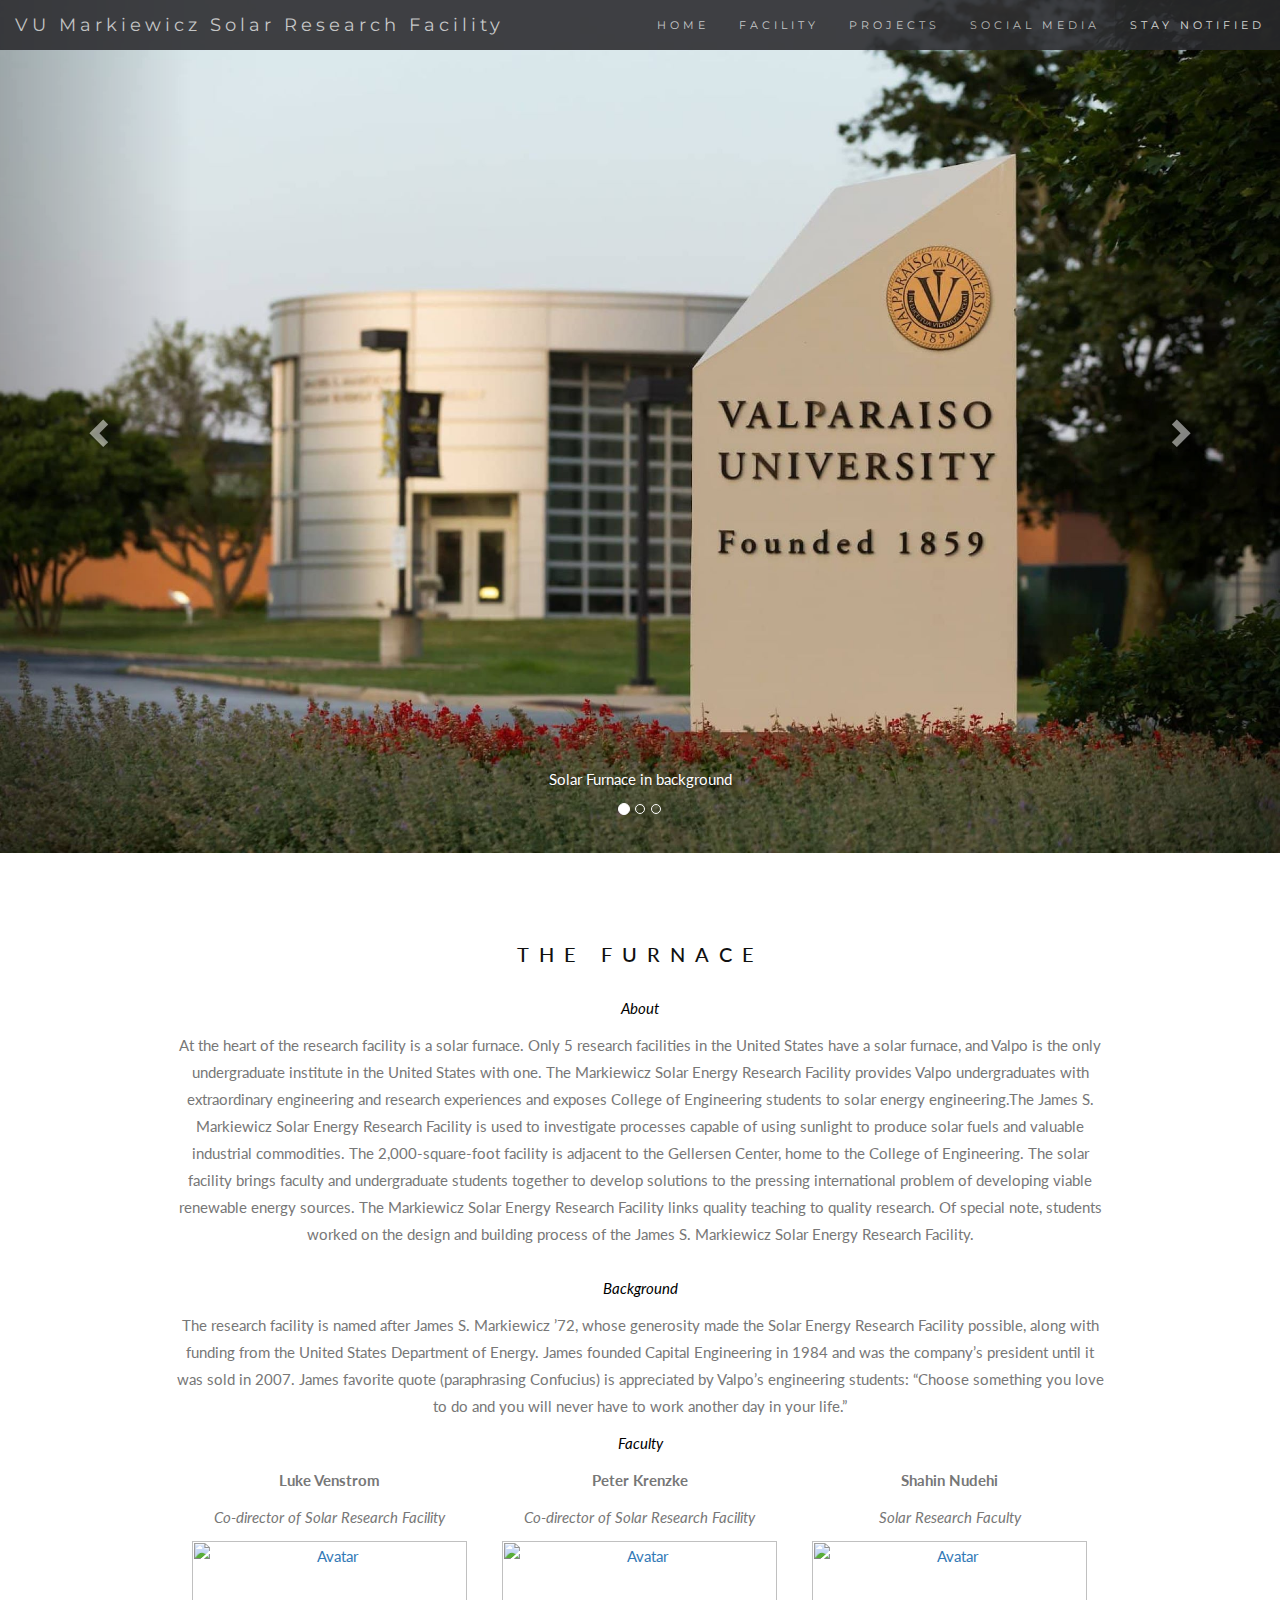
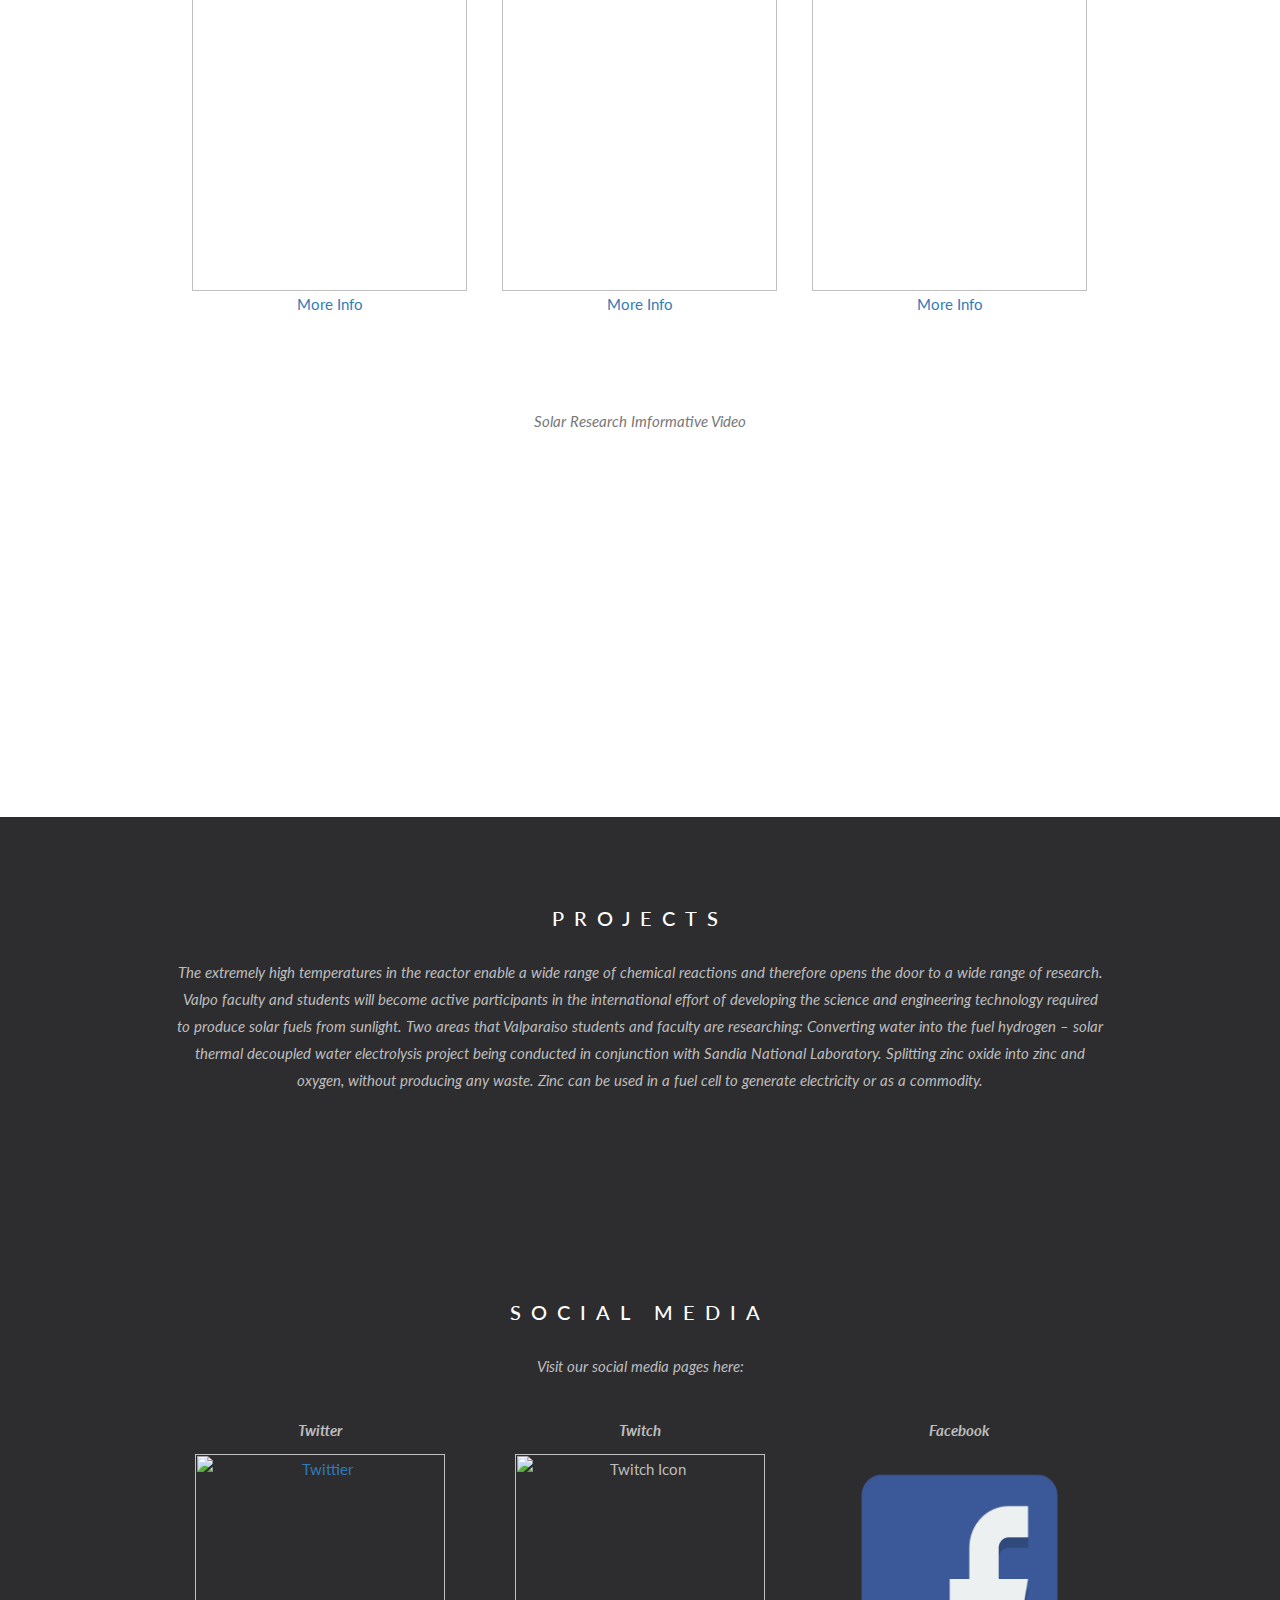
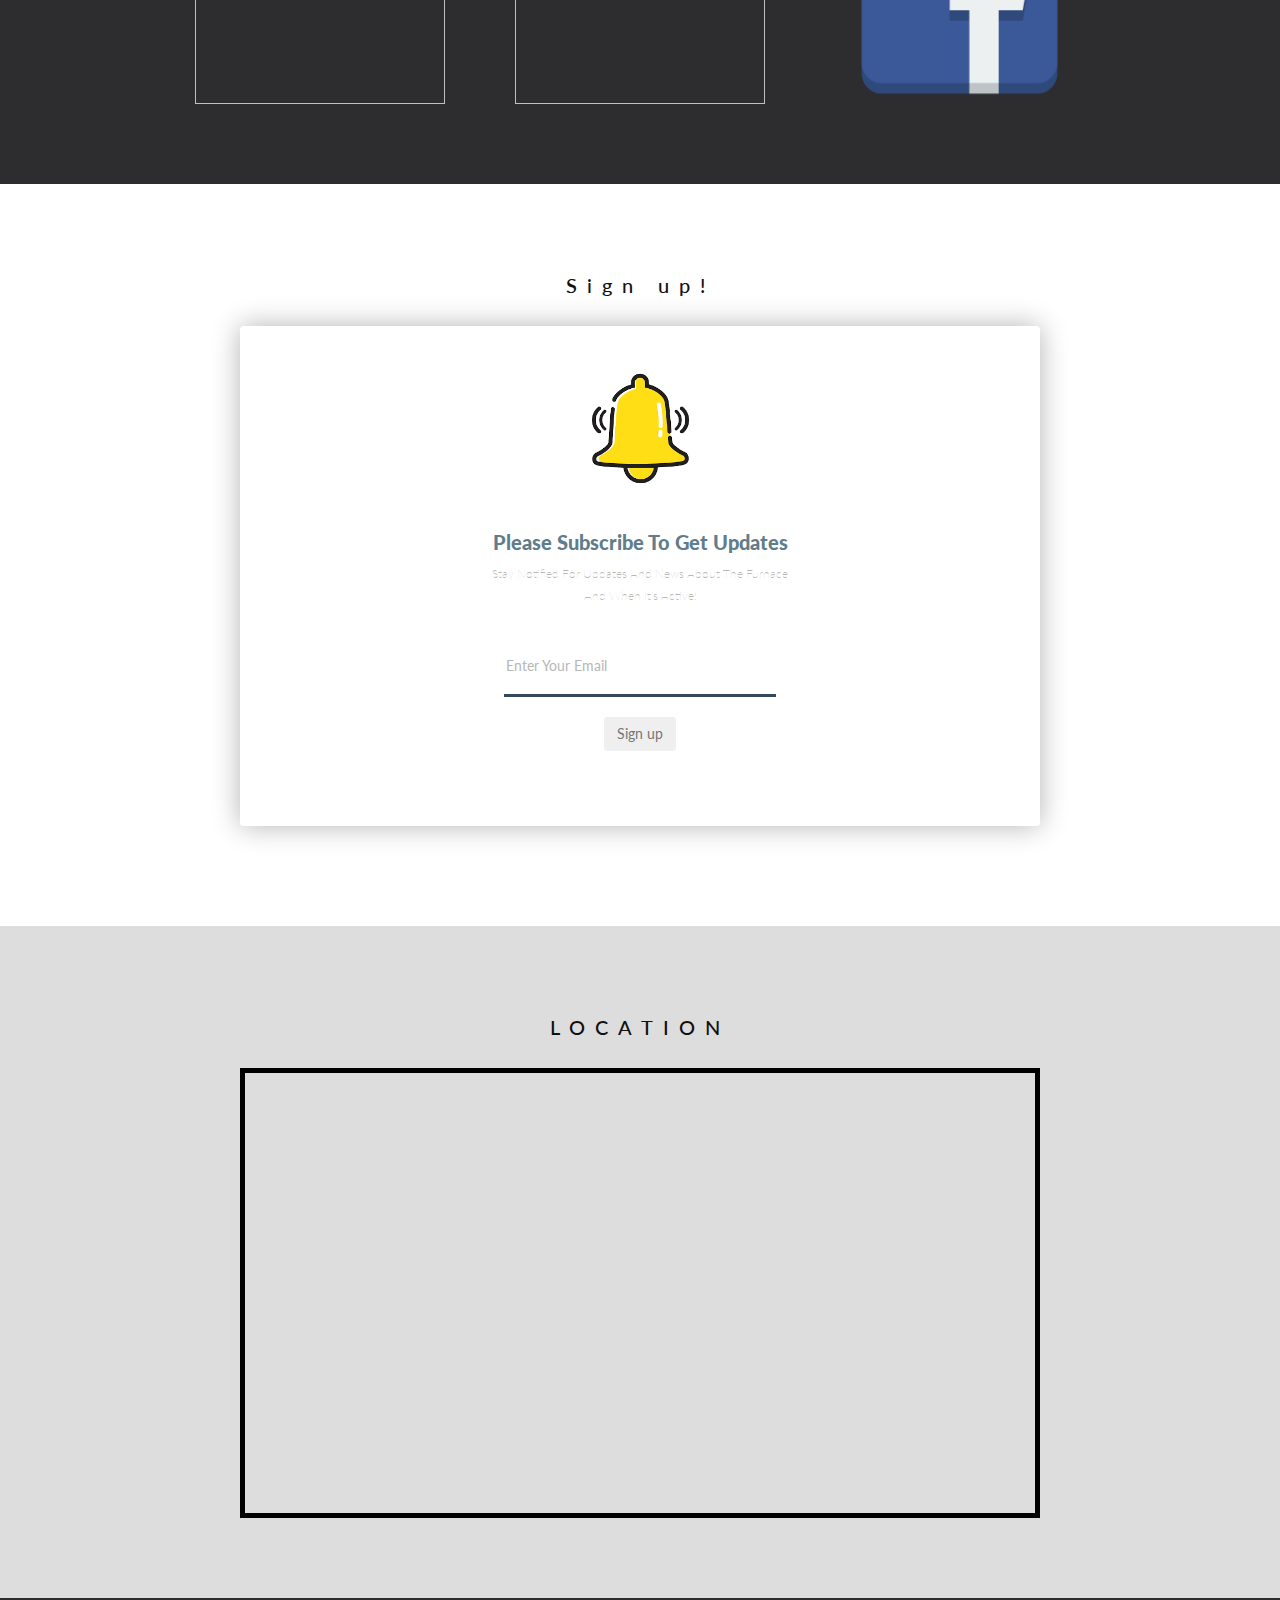
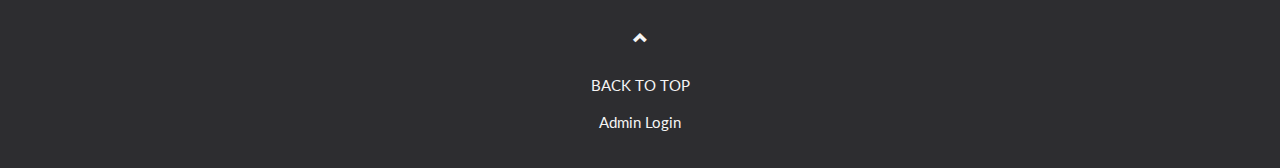
==== index.html @ 0aa61bb9 "got the email sign-up alert working correclty" ====
<html lang="en">

<head>
    <title>VU Markiewicz Solar Research Facility</title>
    <meta charset="utf-8">
    <meta name="viewport" content="width=device-width, initial-scale=1">
    <link rel="stylesheet" href="https://maxcdn.bootstrapcdn.com/bootstrap/3.4.1/css/bootstrap.min.css">
    <link href="https://fonts.googleapis.com/css?family=Lato" rel="stylesheet" type="text/css">
    <link href="https://fonts.googleapis.com/css?family=Montserrat" rel="stylesheet" type="text/css">
    <script src="https://ajax.googleapis.com/ajax/libs/jquery/3.5.1/jquery.min.js"></script>
    <script src="https://maxcdn.bootstrapcdn.com/bootstrap/3.4.1/js/bootstrap.min.js"></script>
    <link href="StyleSheet.css" rel="stylesheet">
    <link rel="stylesheet" href="banner.css">
    <link href="https://fonts.googleapis.com/icon?family=Material+Icons" rel="stylesheet">
    <script src="animation.js"></script>
    <script src="index.js"></script>
    <link rel="stylesheet" href="notify.css">
    <script src="notify.js"></script>
</head>

<body id="myPage" data-spy="scroll" data-target=".navbar" data-offset="50">

    <!-- Navbar -->

    <nav class="navbar navbar-default navbar-fixed-top">
        <nav class="navbar">
            <div class="container-fluid">
                <div class="navbar-header">
                    <button type="button" class="navbar-toggle" data-toggle="collapse" data-target="#myNavbar">
                        <span class="icon-bar"></span>
                        <span class="icon-bar"></span>
                        <span class="icon-bar"></span>
                        <span class="icon-bar"></span>
                    </button>
                    <a class="navbar-brand" href="#myPage">VU Markiewicz Solar Research Facility</a>
                </div>

                <div class="collapse navbar-collapse" id="myNavbar">
                    <ul class="nav navbar-nav navbar-right">
                        <li><a href="#myPage">HOME</a></li>
                        <li><a href="#furnace">FACILITY</a></li>
                        <li><a href="#projects">PROJECTS</a></li>
                        <li><a href="#social_media">SOCIAL MEDIA</a></li>
                        <li><a href="#contact_us">STAY NOTIFIED</a></li>
                        <li class="dropdown">
                    </ul>
                </div>
            </div>
        </nav>
    </nav>

    <!-- Slideshow -->

    <div id="myCarousel" class="carousel slide" data-ride="carousel">

        <!-- Indicators -->
        <ol class="carousel-indicators">
            <li data-target="#myCarousel" data-slide-to="0" class="active"></li>
            <li data-target="#myCarousel" data-slide-to="1"></li>
            <li data-target="#myCarousel" data-slide-to="2"></li>
        </ol>

        <!-- Wrapper for slides -->

        <div class="carousel-inner" role="listbox">
            <div class="item active">
                <img src="images/background furnace-resized.jpg" alt="New York" width="1200" height="700">
                <div class="carousel-caption">
                    <p>Solar Furnace in background</p>
                </div>
            </div>

            <div class="item">
                <img src="https://www.valpo.edu/college-of-engineering/files/2020/01/20130419-CoE-028-1.jpg" alt="Los Angeles" width="1200" height="700">
                <div class="carousel-caption">
                    <p>Reaserch opportunities</p>
                </div>
            </div>

            <div class="item">
                <img src="https://www.shive-hattery.com/application/files/2215/8801/2349/7090220_N124_975x650.jpg" alt="Los Angeles" width="1200" height="700">
                <div class="carousel-caption">
                    <p>Outside looking in</p>
                </div>
            </div>
        </div>

        <!-- Left and right controls -->

        <a class="left carousel-control" href="#myCarousel" role="button" data-slide="prev">
            <span class="glyphicon glyphicon-chevron-left" aria-hidden="true"></span>
            <span class="sr-only">Previous</span>
        </a>
        <a class="right carousel-control" href="#myCarousel" role="button" data-slide="next">
            <span class="glyphicon glyphicon-chevron-right" aria-hidden="true"></span>
            <span class="sr-only">Next</span>
        </a>
    </div>

    <!-- Container (The Furnace Section) -->

    <div id="furnace" class="container text-center">
        <h3>THE FURNACE</h3>
        <p style="color:black"><em>About</em></p>
        At the heart of the research facility is a solar furnace. Only 5 research facilities in the United States have a solar furnace, and Valpo is the only undergraduate institute in the United States with one. The Markiewicz Solar Energy Research Facility
        provides Valpo undergraduates with extraordinary engineering and research experiences and exposes College of Engineering students to solar energy engineering.The James S. Markiewicz Solar Energy Research Facility is used to investigate processes
        capable of using sunlight to produce solar fuels and valuable industrial commodities. The 2,000-square-foot facility is adjacent to the Gellersen Center, home to the College of Engineering. The solar facility brings faculty and undergraduate students
        together to develop solutions to the pressing international problem of developing viable renewable energy sources. The Markiewicz Solar Energy Research Facility links quality teaching to quality research. Of special note, students worked on the
        design and building process of the James S. Markiewicz Solar Energy Research Facility.
        <br>
        <br>
        <p style="color:black"><em>Background</em></p>
        <p>The research facility is named after James S. Markiewicz ’72, whose generosity made the Solar Energy Research Facility possible, along with funding from the United States Department of Energy. James founded Capital Engineering in 1984 and was
            the company’s president until it was sold in 2007. James favorite quote (paraphrasing Confucius) is appreciated by Valpo’s engineering students: “Choose something you love to do and you will never have to work another day in your life.”</p>

        <p style="color:black"><em>Faculty</em></p>

        <!-- Venstrom Profile -->

        <div class="row align-center"></div>
        <div class="col-sm-4">
            <p style="text-align:center;"><strong>Luke Venstrom</strong></p>
            <p><em>Co-director of Solar Research Facility</em></p>

            <a href="#demo" data-toggle="collapse">
                <div class="circle">
                    <img src="https://www.valpo.edu/college-of-engineering/files/2020/01/20131001-JLH-Luke-Venstrom-003-225x300.jpg" alt="Avatar" class="image" width="275" height="350">
                    <p>More Info</p>
                </div>
            </a>
            <div id="demo" style="text-align:center" class="collapse">
                <strong>
                    <p>Associate Professor of Mechanical Engineering</p>
                    <p style="text-decoration: underline;">Reasearch Interests:</p>
                </strong>
                <div style="text-align: left;">
                    <li>Concentrated Solar Power</li>
                    <li>Energy Storage</li>
                    <li>Heterogenous Chemical Kinetics</li>
                    <li>Renewable Energy</li>
                    <li>Solar Thermochemistry</li>
                </div>
            </div>
        </div>

        <!-- Krenzke Profile -->

        <div class="col-sm-4">
            <p><strong>Peter Krenzke</strong></p>
            <p><em>Co-director of Solar Research Facility</em></p>

            <a href="#KRENZKE" data-toggle="collapse">
                <div class="circle">
                    <img src="https://www.valpo.edu/college-of-engineering/files/2020/01/20180801-JLH-Peter-Krenzke-004-e1536001611255.jpg" alt="Avatar" class="image" width="275" height="350">
                    <p>More Info</p>
                </div>
            </a>
            <div id="KRENZKE" style="text-align:center" class="collapse">
                <strong>
                    <p>Assistant Professor of Mechanical Engineering and Bioengineering</p>
                    <p style="text-decoration: underline;">Reasearch Interests:</p>
                </strong>
                <div style="text-align: left;">
                    <li>Concentrated Solar Power</li>
                    <li>Energy Storage</li>
                    <li>Solar Thermochemistry</li>
                    <li>Solar Reactor Design</li>
                    <li>Sustainable Energy</li>
                </div>
            </div>
        </div>

        <!-- Nudehi Profile -->

        <div class="col-sm-4">
            <p><strong>Shahin Nudehi</strong></p>
            <p><em>Solar Research Faculty</em></p>

            <a href="#NUDEHI" data-toggle="collapse">
                <div class="circle">
                    <img src="https://www.valpo.edu/college-of-engineering/files/2020/01/20150107-JLH-Shahin-Sabokdast-Nudehi-002.jpg" alt="Avatar" class="image" width="275" height="350">
                    <p>More Info</p>
                </div>
            </a>
            <div id="NUDEHI" style="text-align:center" class="collapse">
                <strong>
                    <p>Associate Professor of Mechanical Engineering</p>
                    <p style="text-decoration: underline;">Reasearch Interests:</p>
                </strong>
                <div style="text-align: left;">
                    <li>Acoustic and Vibrations</li>
                    <li>Electrochemistry </li>
                    <li>Nonlinear and Robust Control Theories</li>
                </div>
            </div>
        </div>

    </div>

    <div>
        <center>
            <p><em>Solar Research Imformative Video</em></p>

            <iframe width="700" height="345" src="https://www.youtube.com/embed/HWo6_MhaDdo" title="YouTube video player" frameborder="0" allow="accelerometer; autoplay; clipboard-write; encrypted-media; gyroscope; picture-in-picture" allowfullscreen></iframe>
            <br>
            <br>
        </center>
    </div>


    <!-- Project Section -->

    <div id="projects" class="bg-1">
        <div class="container">
            <h3 class="text-center">PROJECTS</h3>
            <p class="text-center">The extremely high temperatures in the reactor enable a wide range of chemical reactions and therefore opens the door to a wide range of research. Valpo faculty and students will become active participants in the international effort of developing
                the science and engineering technology required to produce solar fuels from sunlight. Two areas that Valparaiso students and faculty are researching: Converting water into the fuel hydrogen – solar thermal decoupled water electrolysis
                project being conducted in conjunction with Sandia National Laboratory. Splitting zinc oxide into zinc and oxygen, without producing any waste. Zinc can be used in a fuel cell to generate electricity or as a commodity.
            </p>

            <div class="row text-center">
                <div class="col-sm-4">
                    <br>
                </div>

                <div class="row align-center"></div>
            </div>
        </div>
    </div>


    <!-- Social Media Section -->

    <div id="social_media" class="bg-1">
        <div class="container">
            <h3 class="text-center">SOCIAL MEDIA</h3>
            <p class="text-center">Visit our social media pages here:</p>

            <div class="row text-center">
                <div class="col-sm-4">
                    <br>
                </div>

                <div class="row align-center"></div>

                <!-- Twitter -->

                <div class="col-sm-4">
                    <p><strong>Twitter</strong></p>
                    <div class="image">
                        <a href="https://twitter.com/VMsolarfurnace">
                            <img src="https://www.freepnglogos.com/uploads/twitter-logo-png/twitter-logo-vector-png-clipart-1.png" alt="Twittier" class="image" width="250" height="250">
                        </a>
                    </div>
                </div>

                <!-- Twitch (needs link) -->

                <div class="col-sm-4">
                    <p><strong>Twitch</strong></p>
                    <div class="image">
                        <img src="http://assets.stickpng.com/images/580b57fcd9996e24bc43c540.png" alt="Twitch Icon" class="image" width="250" height="250">
                    </div>
                </div>

                <!-- Facebook-->

                <div class="col-sm-4">
                    <p><strong>Facebook</strong></p>
                    <div class="image">
                        <a href="https://www.facebook.com/profile.php?id=100078219963253">
                            <img src="images/Facebook_icon.png" alt="Facebook Icon" class="image" width="235" height="250">
                        </a>
                    </div>
                </div>

            </div>

        </div>
    </div>


    <!-- Container (Sign up Section) -->

    <div id="contact_us" class="container">
        <h3 class="text-center">Sign up!</h3>
        <section class="container1">
            <section class="one">
                <div class="logo">
                    <img src="images/download-removebg-preview.png" height="125" width="125">
                    <h2 class="heading">
                        please subscribe to get updates
                    </h2>
                    <p> Stay notified for updates and news about the furnace and when it's active!
                    </p>
                    <form class="needs-validation " method="post" action="connect.php" onSubmit="return confirm('Are you sure this is the email you wish to use?');">
                        <input type='text' placeholder="enter your email" name="email" id="email" value="" required><br />
                        <button class="btn" role="button">
                            Sign up
                        </button>
                    </form>
            </section>
        </section>
        </div>

        <!-- Image of location/map -->

        <div id="map" class="bg-2">

            <div class="container">
                <h3 class="text-center">LOCATION</h3>

                <center>
                    <iframe style="border:black; border-width:5px; border-style:solid;" src="https://www.google.com/maps/embed?pb=!1m18!1m12!1m3!1d1494.9510195467906!2d-87.03817714137377!3d41.463039956435836!2m3!1f0!2f0!3f0!3m2!1i1024!2i768!4f13.1!3m3!1m2!1s0x88119a4754b93b6d%3A0x6c216d1b3d3324f4!2sSolar%20Furnace%20Laboratory!5e0!3m2!1sen!2sus!4v1646188293895!5m2!1sen!2sus"
                        width="800" height="450" style="border:0;" allowfullscreen="" loading="lazy"></iframe>
                </center>

            </div>
        </div>

        <!-- Footer -->

        <footer class="text-center">
            <a class="up-arrow" href="#myPage" data-toggle="tooltip">
                <span class="glyphicon glyphicon-chevron-up"></span>
            </a><br><br>
            <p>BACK TO TOP</p>
            <a href="admin_login.html" position="right">Admin Login</a>
        </footer>

</body>

</html>
---- StyleSheet.css ----
body {
    font: 400 15px/1.8 Lato, sans-serif;
    color: #777;
}

h3,

h4 {
    margin: 10px 0 30px 0;
    letter-spacing: 10px;
    font-size: 20px;
    color: #111;
}

.container {
    padding: 80px 120px;
}

.container-space{
    padding: 25px 25px;
}

.container-bigger-space{
    padding: 50px 50px;
}

.person {
    border: 10px solid transparent;
    margin-bottom: 25px;
    width: 80%;
    height: 80%;
    opacity: 0.7;
}

.person:hover {
    border-color: #f1f1f1;
}

.carousel-inner img {
    width: 100%;
    /* Set width to 100% */
    margin: auto;
}

.carousel-caption h3 {
    color: #fff !important;
}

@media (max-width: 600px) {
    .carousel-caption {
        display: none;
        /* Hide the carousel text when the screen is less than 600 pixels wide */
    }
}

.bg-1 {
    background: #2d2d30;
    color: #bdbdbd;
}

.bg-2 {
    background: #dddddd;
    color: #bdbdbd;
}

.bg-1 h3 {
    color: #fff;
}

.bg-1 p {
    font-style: italic;
}

.list-group-item:first-child {
    border-top-right-radius: 0;
    border-top-left-radius: 0;
}

.list-group-item:last-child {
    border-bottom-right-radius: 0;
    border-bottom-left-radius: 0;
}

.thumbnail {
    padding: 0 0 15px 0;
    border: none;
    border-radius: 0;
}

.thumbnail p {
    margin-top: 15px;
    color: #555;
}

.modal-header,
h4,
.close {
    background-color: #333;
    color: #fff !important;
    text-align: center;
    font-size: 30px;
}

.modal-header,
.modal-body {
    padding: 40px 50px;
}

.nav-tabs li a {
    color: #777;
}

.navbar {
    font-family: Montserrat, sans-serif;
    margin-bottom: 0;
    background-color: #2d2d30;
    border: 0;
    font-size: 11px !important;
    letter-spacing: 4px;
    opacity: 0.9;
}

.navbar li a,
.navbar .navbar-brand {
    color: #d5d5d5 !important;
}

.navbar-nav li a:hover {
    color: rgb(117, 117, 117) !important;
}

.navbar-nav li.active a {
    color: #fff !important;
    background-color: #29292c !important;
}

.navbar-default .navbar-toggle {
    border-color: transparent;
}

.open .dropdown-toggle {
    color: #fff;
    background-color: #555 !important;
}

.dropdown-menu li a {
    color: #000 !important;
}

.dropdown-menu li a:hover {
    background-color: rgb(220, 220, 220) !important;
}

footer {
    background-color: #2d2d30;
    color: #f5f5f5;
    padding: 32px;
}

footer a {
    color: #f5f5f5;
}

footer a:hover {
    color: #777;
    text-decoration: none;
}

.form-control {
    border-radius: 0;
}

textarea {
    resize: none;
}

.circle img {
    transition: 1s ease;
}

.circle img:hover {
    border-radius: 50%;
    transition: 1s ease;
}

.overlay {
    position: absolute; 
    bottom: 0; 
    background: rgb(255, 255, 255);
    background: rgba(240, 240, 240, 0.5);
    color: #f1f1f1; 
    width: 100%;
    transition: .5s ease;
    opacity:0;
    color: rgb(0, 0, 0);
    font-size: 20px;
    padding: 30px;
    text-align: center;
  }

  .container:hover .overlay {
    opacity: 1;
  }
  .alert-signup {
    padding: 20px;
    background-color: #f44336;
    color: white;
  }
  
  .closebtn-signup {
    margin-left: 15px;
    color: white;
    font-weight: bold;
    float: right;
    font-size: 22px;
    line-height: 20px;
    cursor: pointer;
    transition: 0.3s;
  }
  
  .closebtn:hover {
    color: black;
  }
---- banner.css ----
html,
body {
  margin: 0;
}

.banner {
  background: #34495E;
}

.banner__content {
  padding: 16px;
  max-width: 500px;
  margin: 0 auto;
  display: flex;
  align-items: center;
}

.banner__text {
  flex-grow: 1;
  line-height: 1.4;
  font-family: "Quicksand", sans-serif;
}

.banner__close {
  background: none;
  border: none;
  cursor: pointer;
}

.banner__text,
.banner__close > span {
  color: #ffffff;
}

.banner {
  padding-top: 40px;
}
---- notify.css ----
*{
  -webkit-box-sizing:border-box;
  -moz-box-sizing:border-box;
  box-sizing:border-box;
}

body, html{
    font: 400 15px/1.8 Lato, sans-serif;
    color: #777;
}

.container1{
  width:800px;
  height:500px;
  background:#fff;
  margin:20px auto;
  border-radius:4px;
  text-align:center;
  position:relative;
  -moz-box-shadow: 0px 0px 28px rgba(0,0,0,.3);
  -webkit-box-shadow: 0px 0px 28px rgba(0,0,0,.3);
   box-shadow: 0px 0px 28px rgba(0,0,0,.3);
   overflow:hidden;
}


.one , .two{
  display:block;
  height:500px;
  width:800px;
  margin:0px auto;
  position:absolute;
  -webkit-transition: all 600ms cubic-bezier(0.175, 0.885, 0.32, 1.275);
  transition:         all 600ms cubic-bezier(0.175, 0.885, 0.32, 1.275); 
}

.one{
  top:0;
  background:#fff;
  margin-top:20px;
}

.two{
  top:500px;
  background:#34495E;
}

.two h3{
  color:#fff;
  padding-top:240px;
}

.container1 .logo{
  width:40%;
  height:auto;
  display:block;
  margin:20px auto;
}

.one  .heading{
  color:#607d8b;
  text-transform:capitalize;
  font-size:20px;
  font-weight:900;
  margin-top:40px;
}

.container1 p{
  font-size:12px;
  color:#b7b7b7;
  font-weight:lighter;
  text-transform:capitalize;
}

input[type='text']{
  width:85%;
  height:60px;
  margin-top:20px;
  margin-bottom:20px;
  padding-bottom:-80px;
  border:none;
  border-bottom:3px solid #34495E;
  overflow:auto;
  position:relative;
}

input[type='text']:active:focus,
input[type='text']:focus,
input[type='text']:hover{
  outline : none;
  font-size:20px;
}



input[type='text']:focus::-webkit-input-placeholder,
input[type='text']:active:focus::-webkit-input-placeholder
{
  font-size:12px;
  display:block;
  -webkit-transform:translateY(-20px);
  transform:translateY(-20px);
}

::-webkit-placeholder{
  font-size:14px;
  color:#b7b7b7;
  text-transform:capitalize;
  -webkit-transform:translateY(0px);
  transform:translateY(0px);
  -webkit-transition: all .3s ease-in-out;
  transition: all .3s ease-in-out; 
}

::placeholder{
  font-size:14px;
  color:#b7b7b7;
  text-transform:capitalize;
  -webkit-transform:translateY(0px);
  transform:translateY(0px);
  -webkit-transition: all .3s ease-in-out;
  transition: all .3s ease-in-out; 
}

.btn1{
  width:85%;
  background:#34495E;
  padding:15px;
  border:none;
  border-radius:5px;
  font-size:14px;
  color:#fff;
  text-transform:capitalize;
  font-family: 'Open Sans', sans-serif;
}

.btn1:active:focus,
.btn1:focus,
.btn1:hover{
  outline : none;
}

.btn1:hover{
  cursor:pointer;
}

.close{
  position:relative;
  top:0;
  left:0;
  display:block;
  cursor:pointer;
}

.close:before{
  content:"";
  position:absolute;
  top:-240px;
  right:50px;
  display:block;
  width:22px;
  height:3px;
  background:#fff;
  -webkit-transform:rotate(45deg);
  transform:rotate(45deg);
}

.close:after{
  content:"";
  position:absolute;
  top:-240px;
  right:50px;
  display:block;
  width:22px;
  height:3px;
  background:#fff;
  -webkit-transform:rotate(-45deg);
  transform:rotate(-45deg);
}

.btn1{
width:85%;
  background:#34495E;
  padding:15px;
  border:none;
  border-radius:5px;
  font-size:14px;
  color:#fff;
  text-transform:capitalize;
  font-family: 'Open Sans', sans-serif;
}
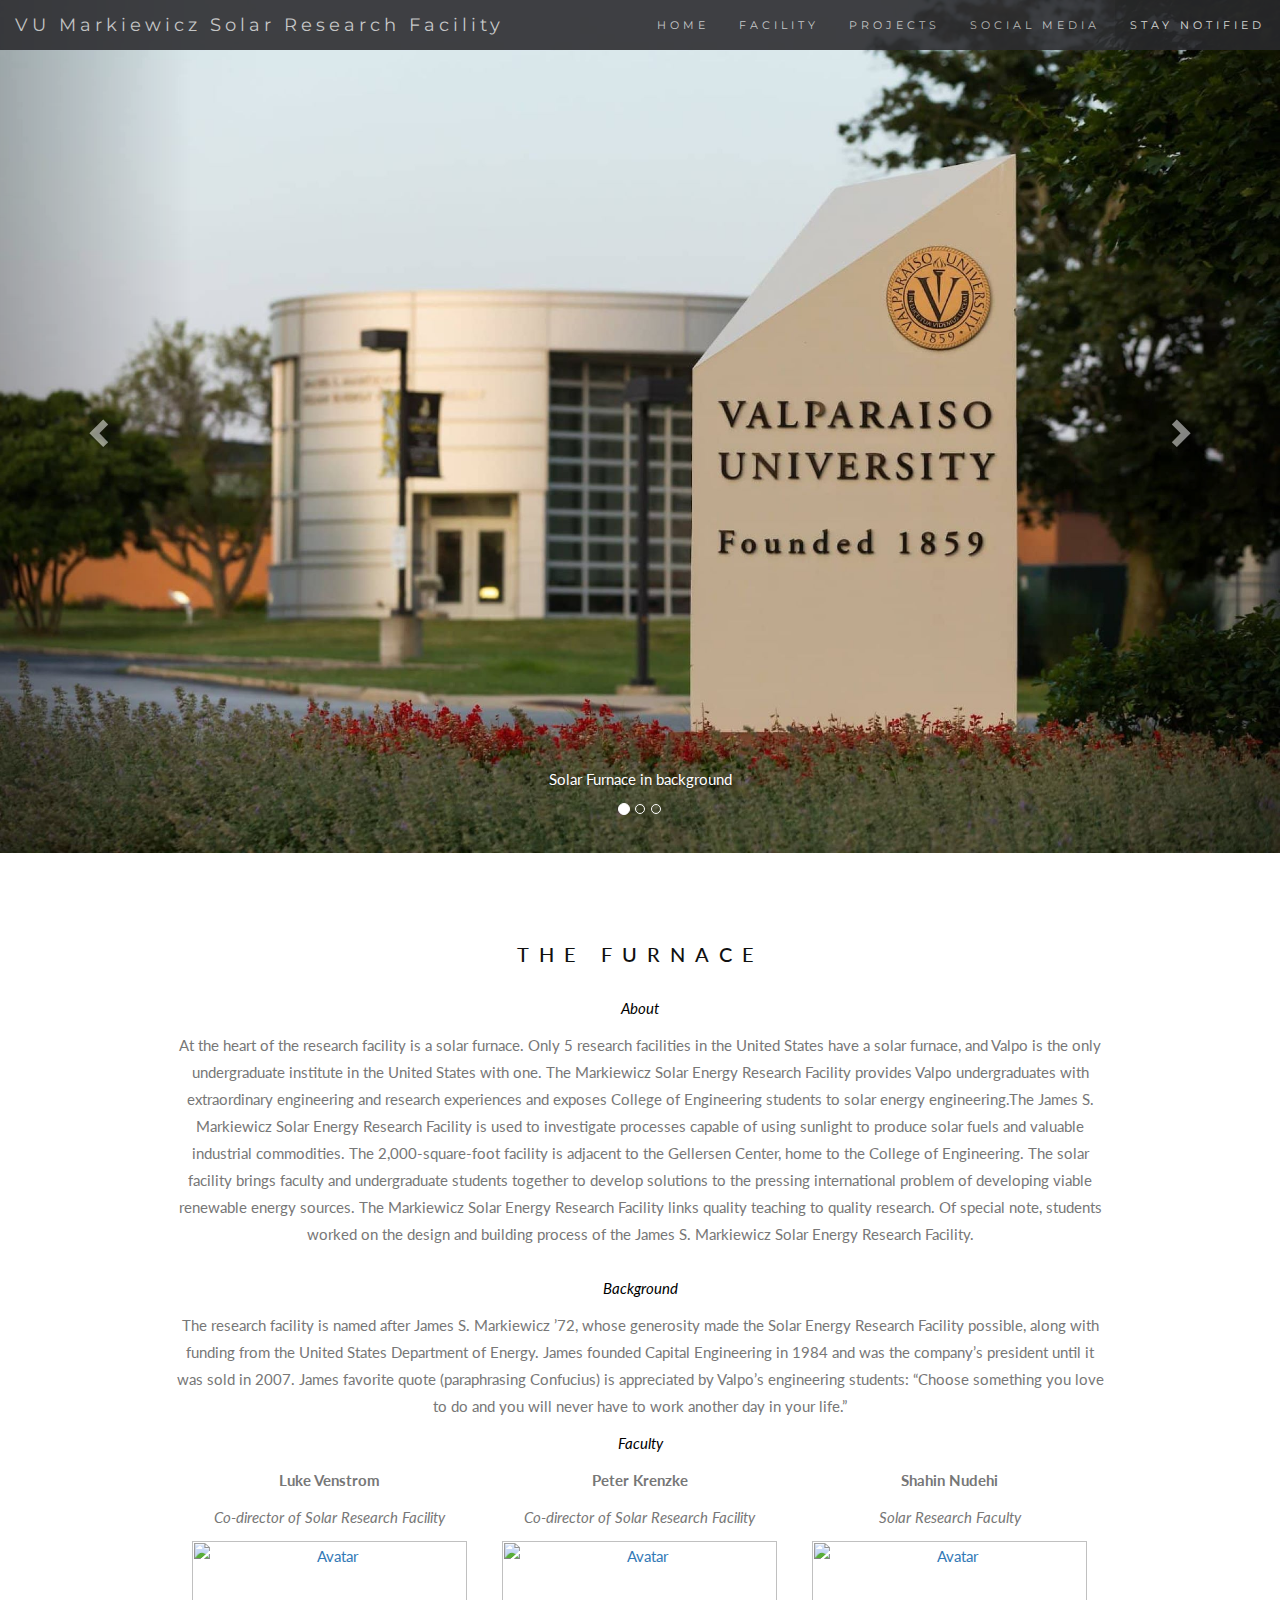
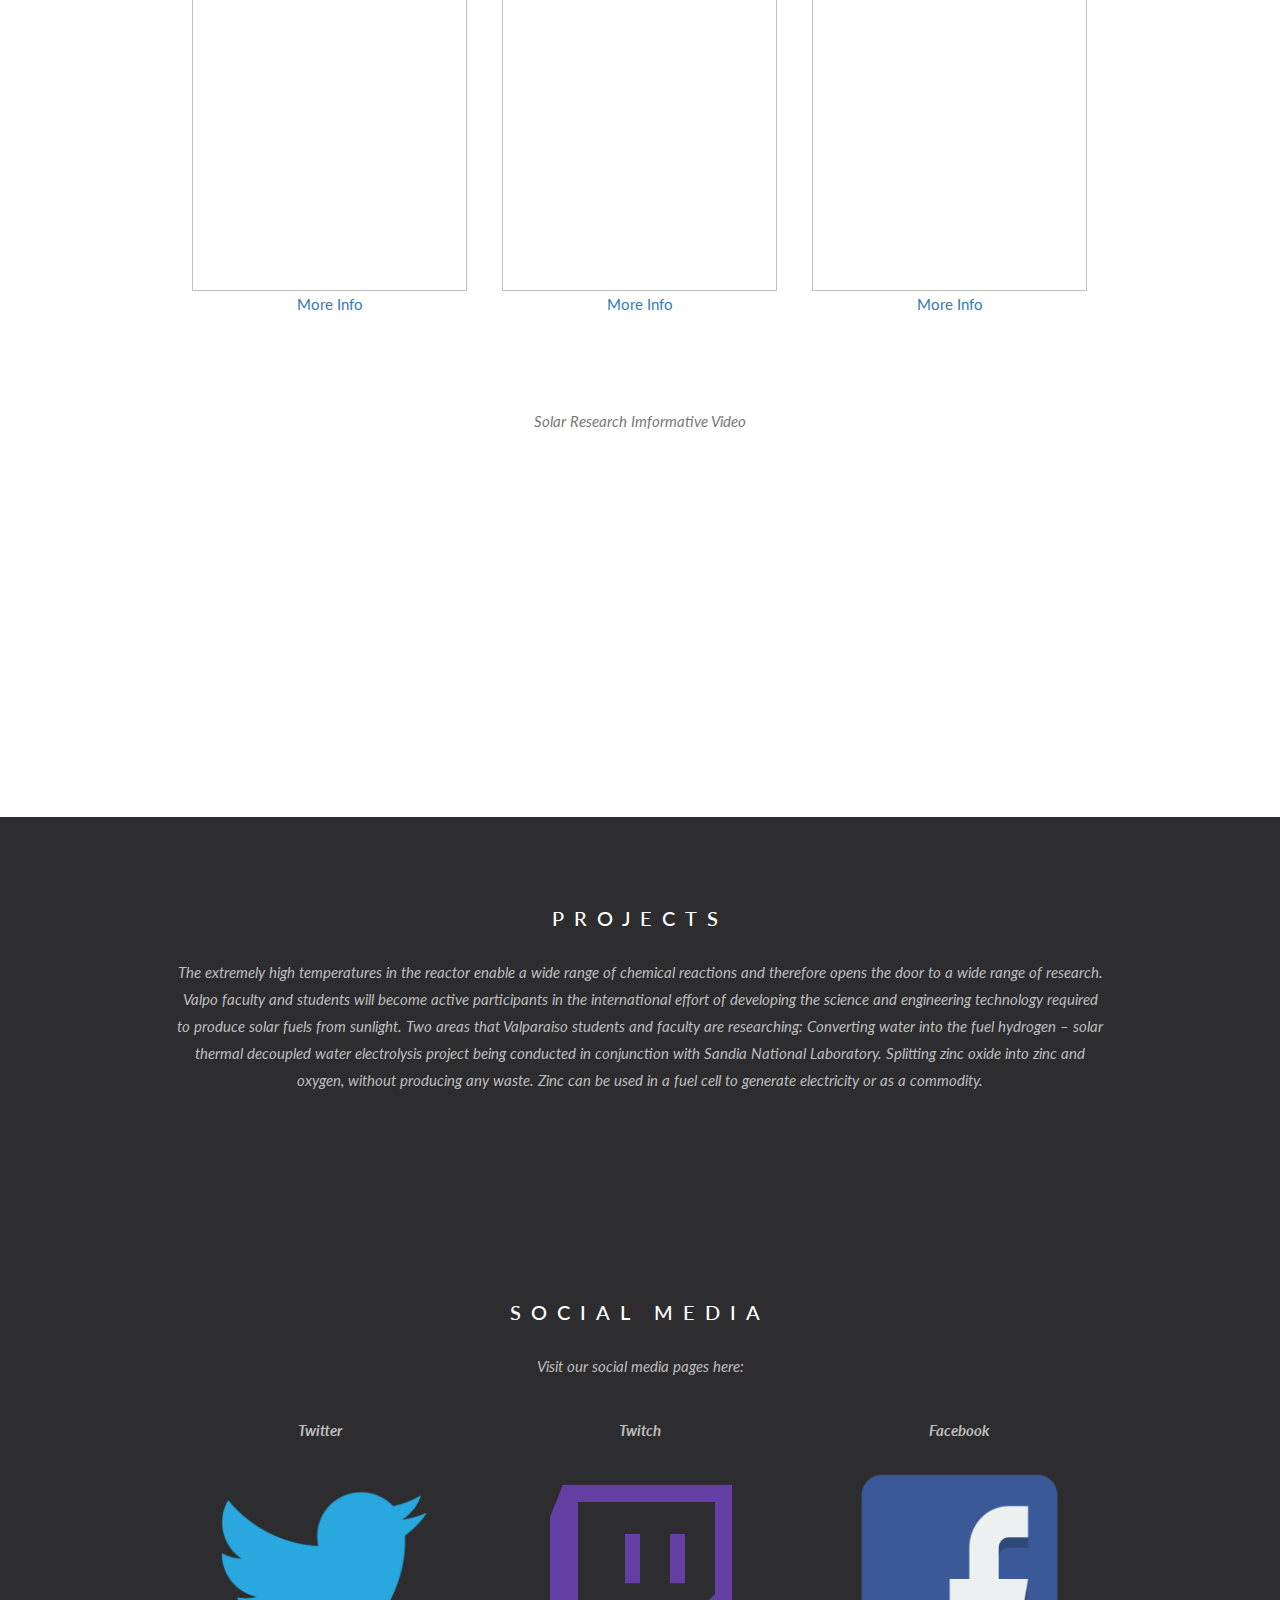
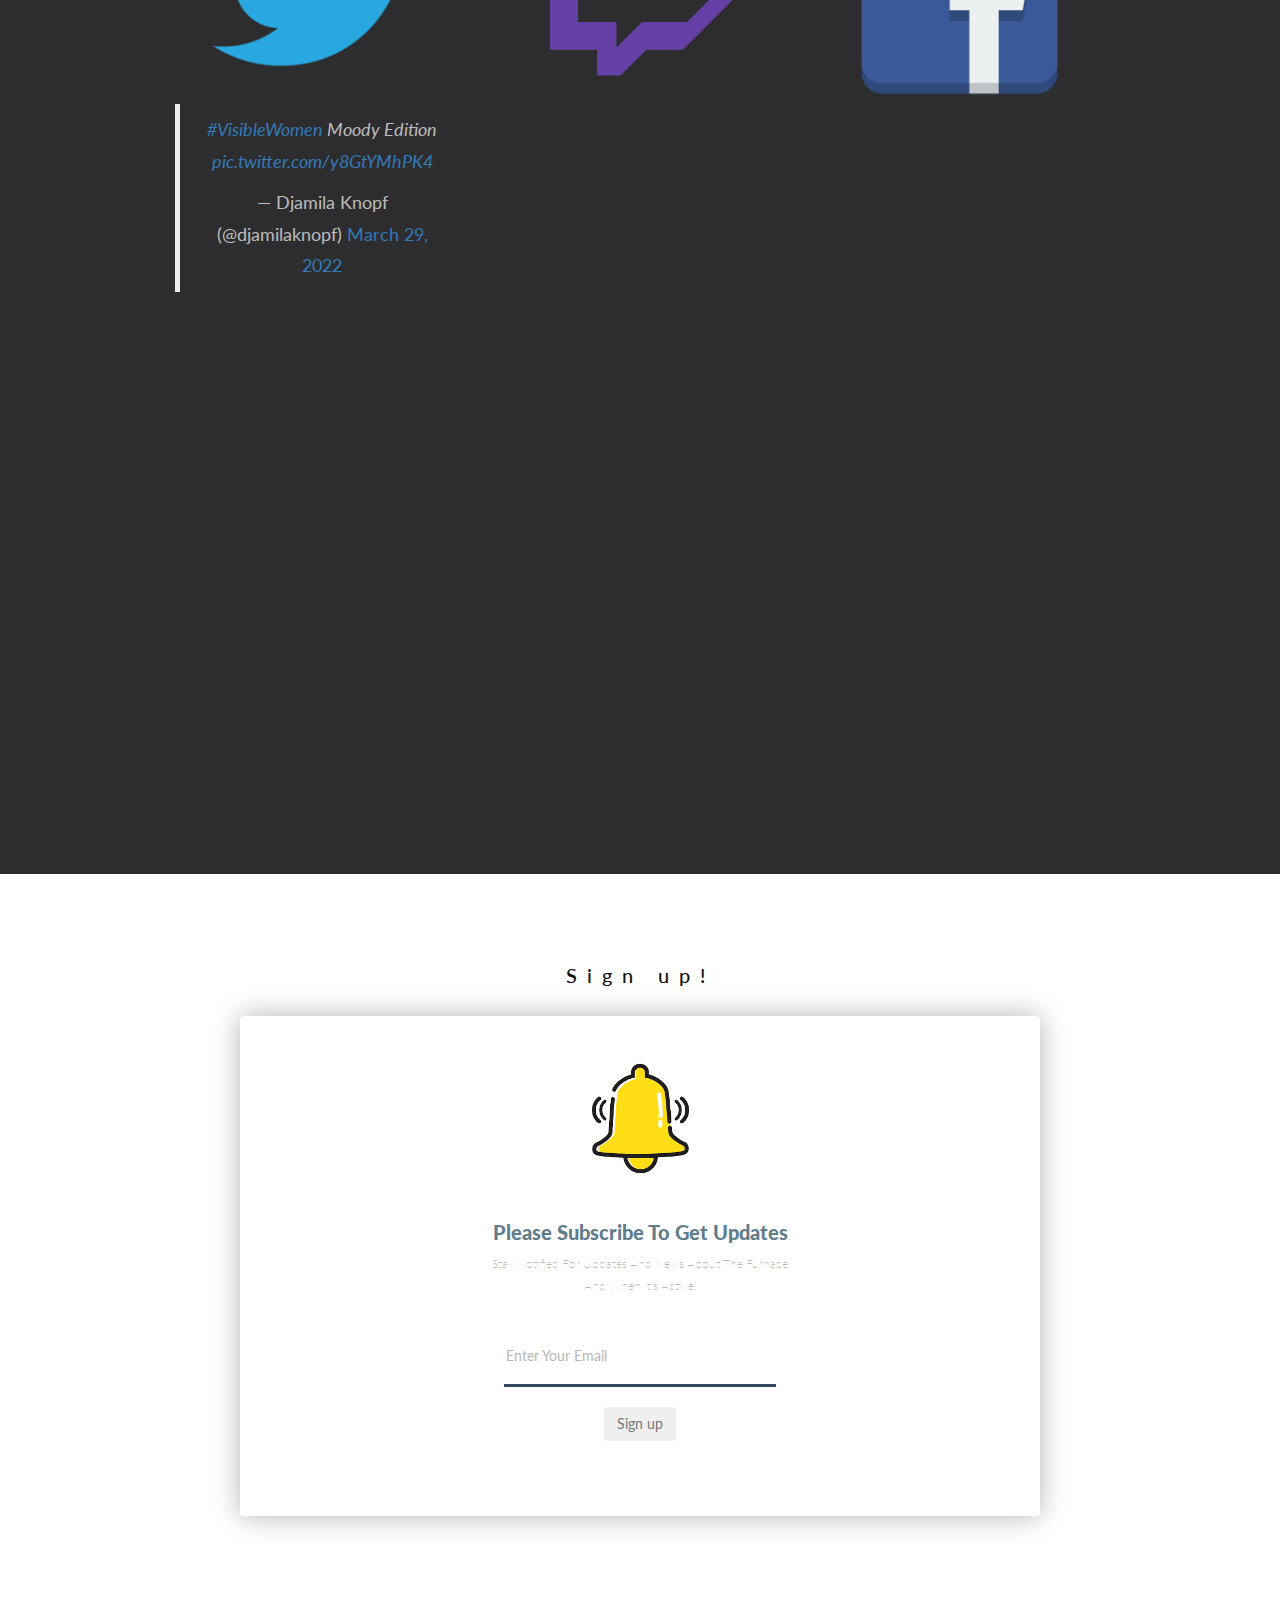
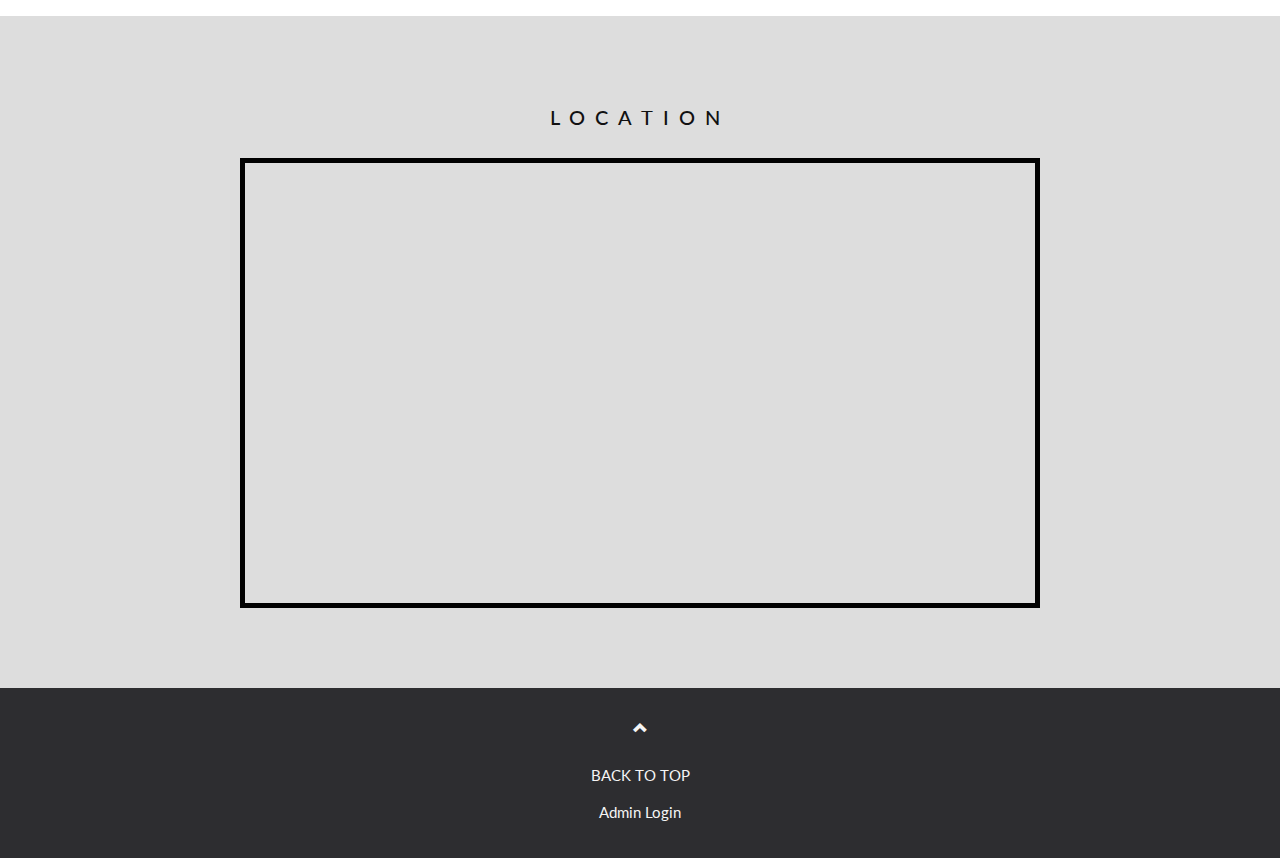
==== commit 227dd7c8: "made iembedded tweet, it is facebook that fucks up" ====
--- a/index.html
+++ b/index.html
@@ -249,8 +249,14 @@
                     <p><strong>Twitter</strong></p>
                     <div class="image">
                         <a href="https://twitter.com/VMsolarfurnace">
-                            <img src="https://www.freepnglogos.com/uploads/twitter-logo-png/twitter-logo-vector-png-clipart-1.png" alt="Twittier" class="image" width="250" height="250">
+                            <img src="images/twitter_icon.png" alt="Twittier" class="image" width="250" height="250">
                         </a>
+                        <blockquote class="twitter-tweet" tw-align-center>
+                            <p lang="en" dir="ltr">
+                                <a href="https://twitter.com/hashtag/VisibleWomen?src=hash&amp;ref_src=twsrc%5Etfw">#VisibleWomen</a> Moody Edition <a href="https://t.co/y8GtYMhPK4">pic.twitter.com/y8GtYMhPK4</a></p>&mdash; Djamila Knopf (@djamilaknopf)
+                            <a href="https://twitter.com/djamilaknopf/status/1508712024309747716?ref_src=twsrc%5Etfw">March 29, 2022</a>
+                        </blockquote>
+                        <script async src="https://platform.twitter.com/widgets.js" charset="utf-8"></script>
                     </div>
                 </div>
 
@@ -259,7 +265,7 @@
                 <div class="col-sm-4">
                     <p><strong>Twitch</strong></p>
                     <div class="image">
-                        <img src="http://assets.stickpng.com/images/580b57fcd9996e24bc43c540.png" alt="Twitch Icon" class="image" width="250" height="250">
+                        <img src="images/twitch.png" alt="Twitch Icon" class="image" width="250" height="250">
                     </div>
                 </div>
 
@@ -268,9 +274,13 @@
                 <div class="col-sm-4">
                     <p><strong>Facebook</strong></p>
                     <div class="image">
-                        <a href="https://www.facebook.com/profile.php?id=100078219963253">
+                        <a href="images/facebook">
                             <img src="images/Facebook_icon.png" alt="Facebook Icon" class="image" width="235" height="250">
                         </a>
+                        <center>
+                            <iframe src="https://www.facebook.com/plugins/post.php?href=https%3A%2F%2Fwww.facebook.com%2FWorldofGhibliUS%2Fposts%2F934648793833184&show_text=true&width=500" width="500" height="690" style="border:none;overflow:hidden" scrolling="no" frameborder="0"
+                                allowfullscreen="true" allow="autoplay; clipboard-write; encrypted-media; picture-in-picture; web-share"></iframe>
+                        </center>
                     </div>
                 </div>
 
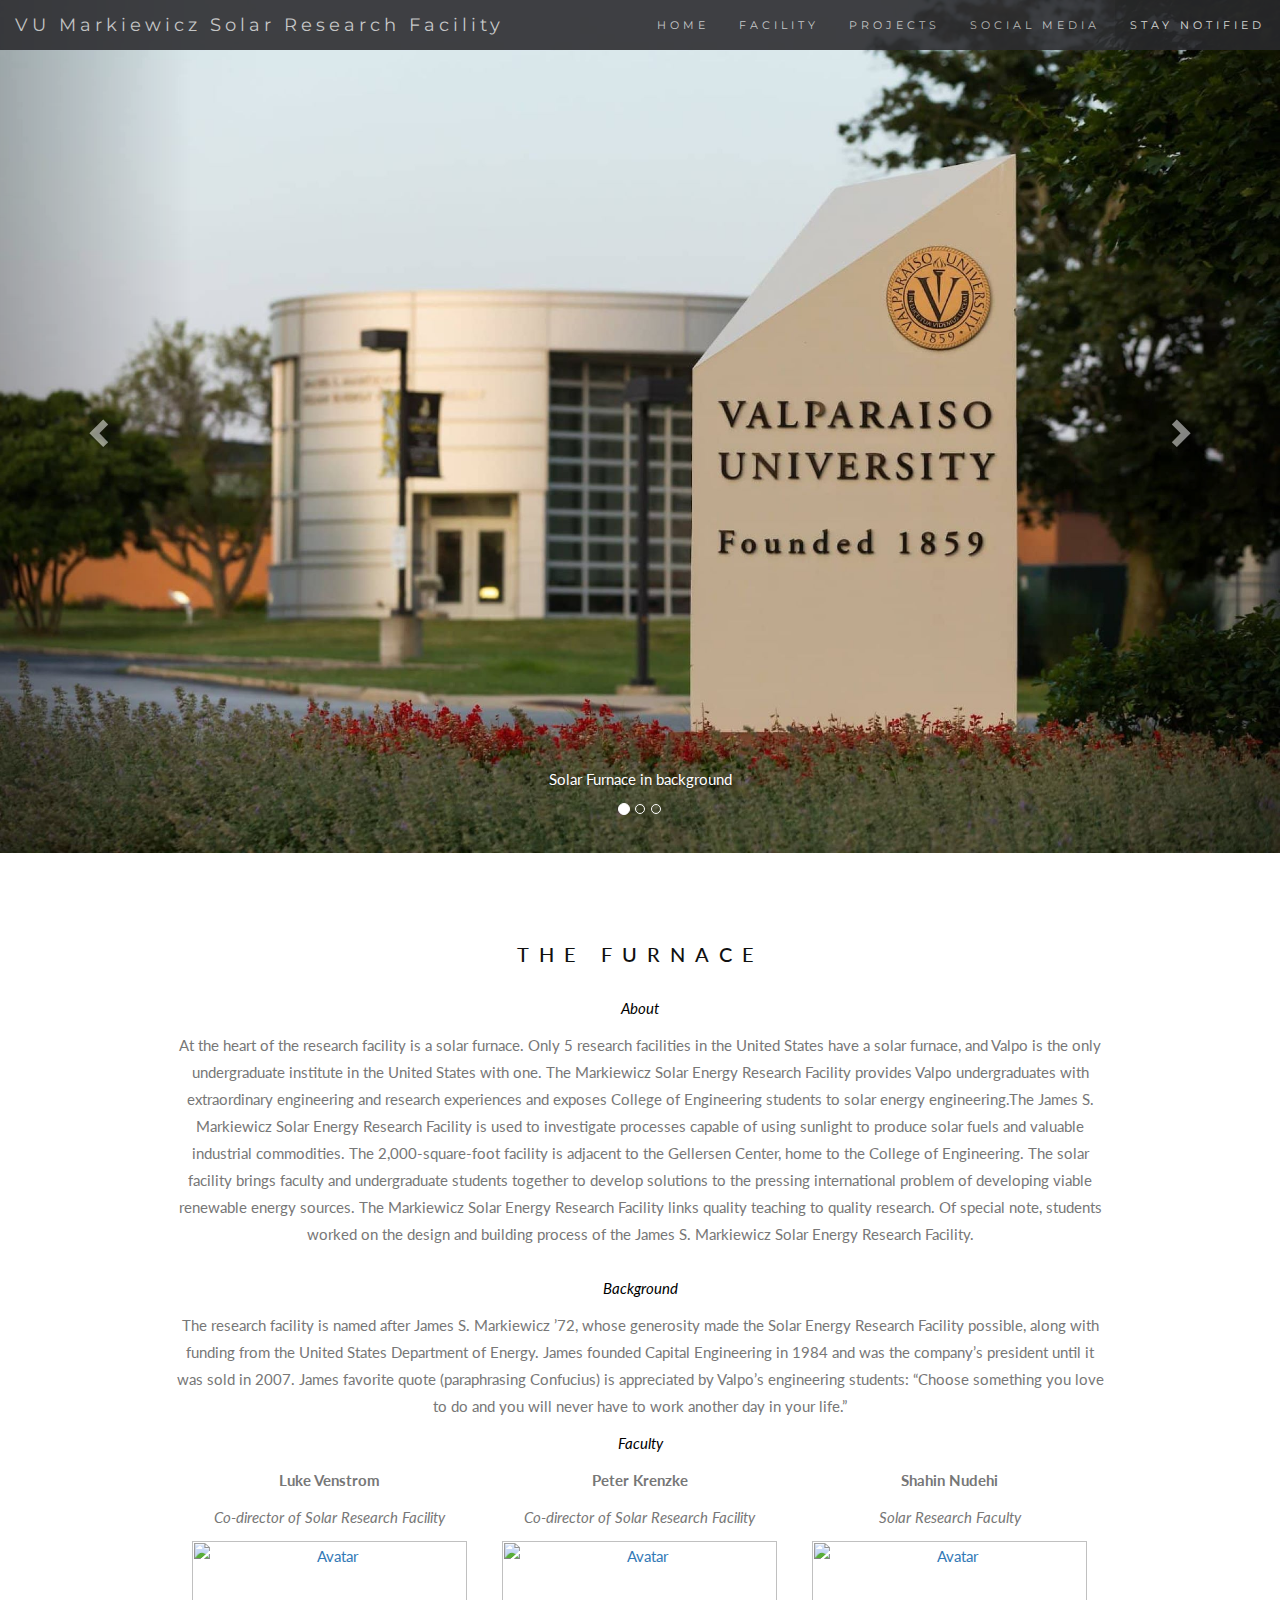
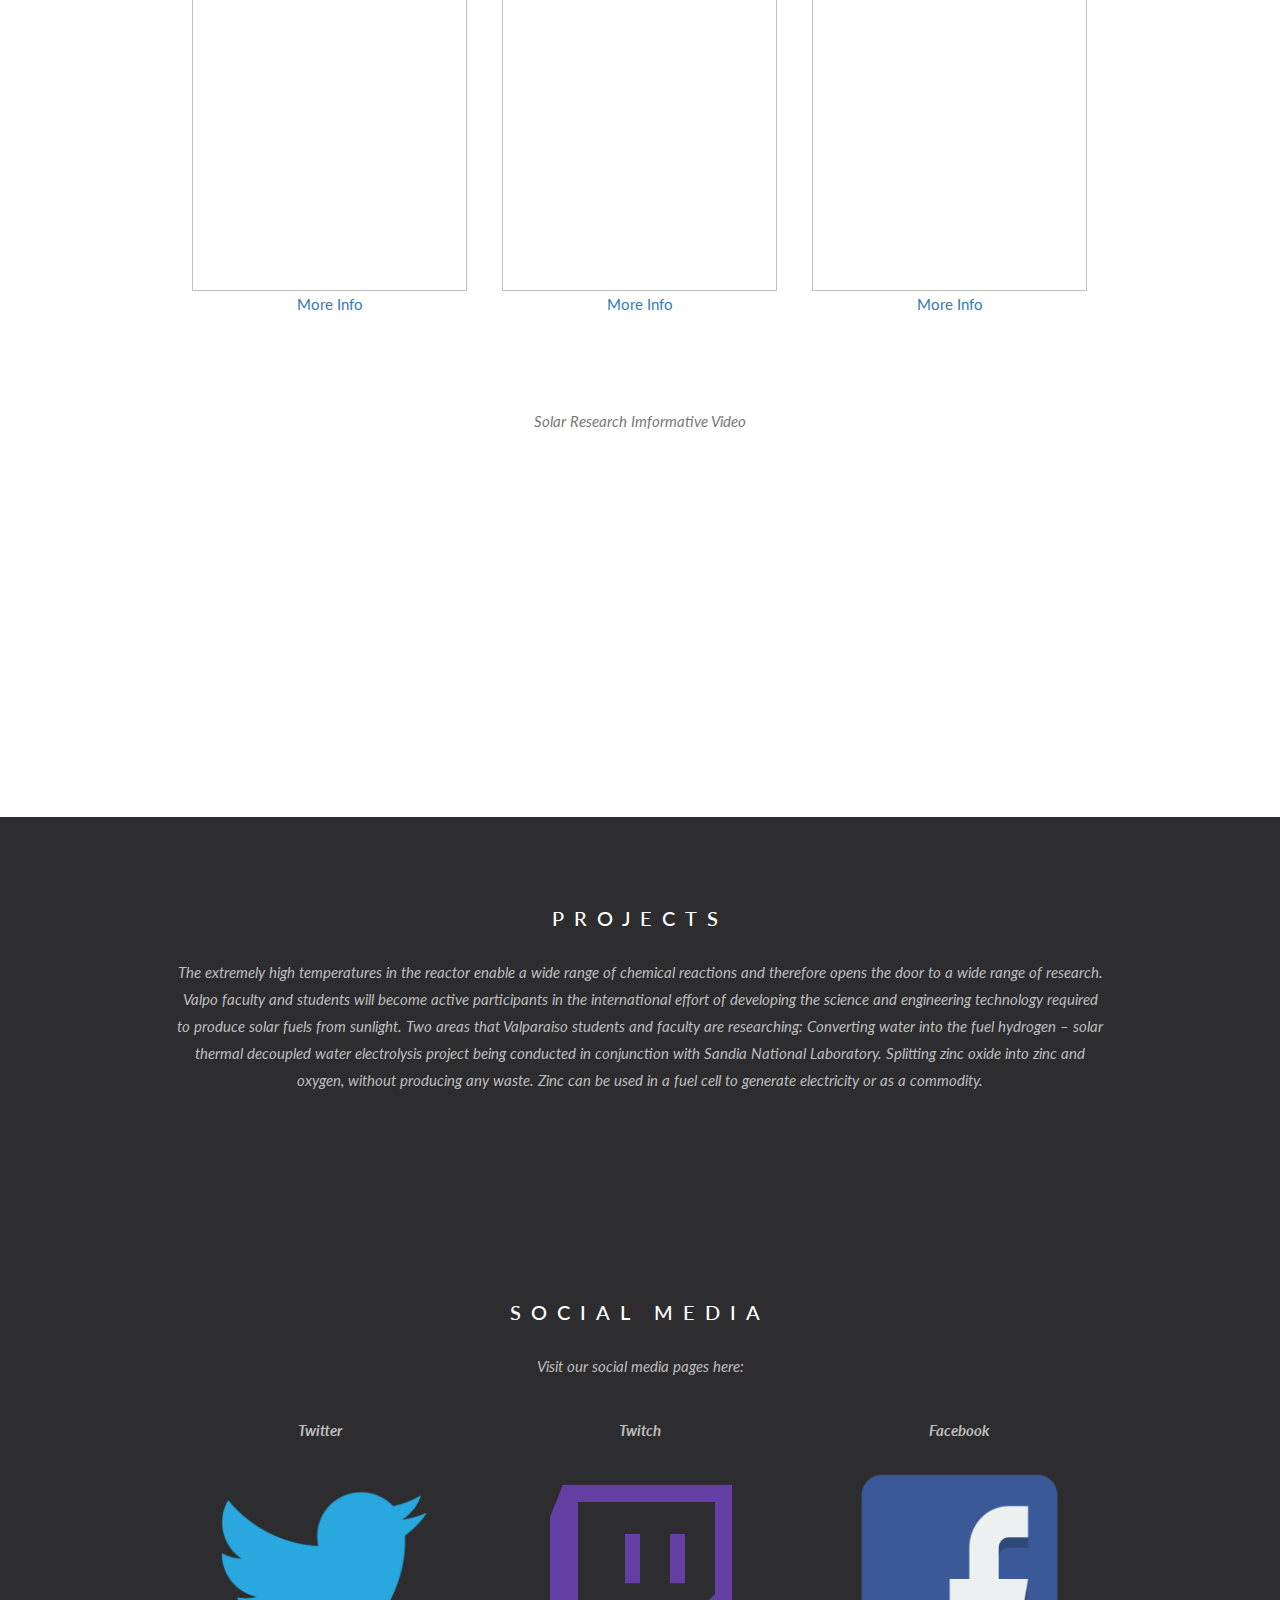
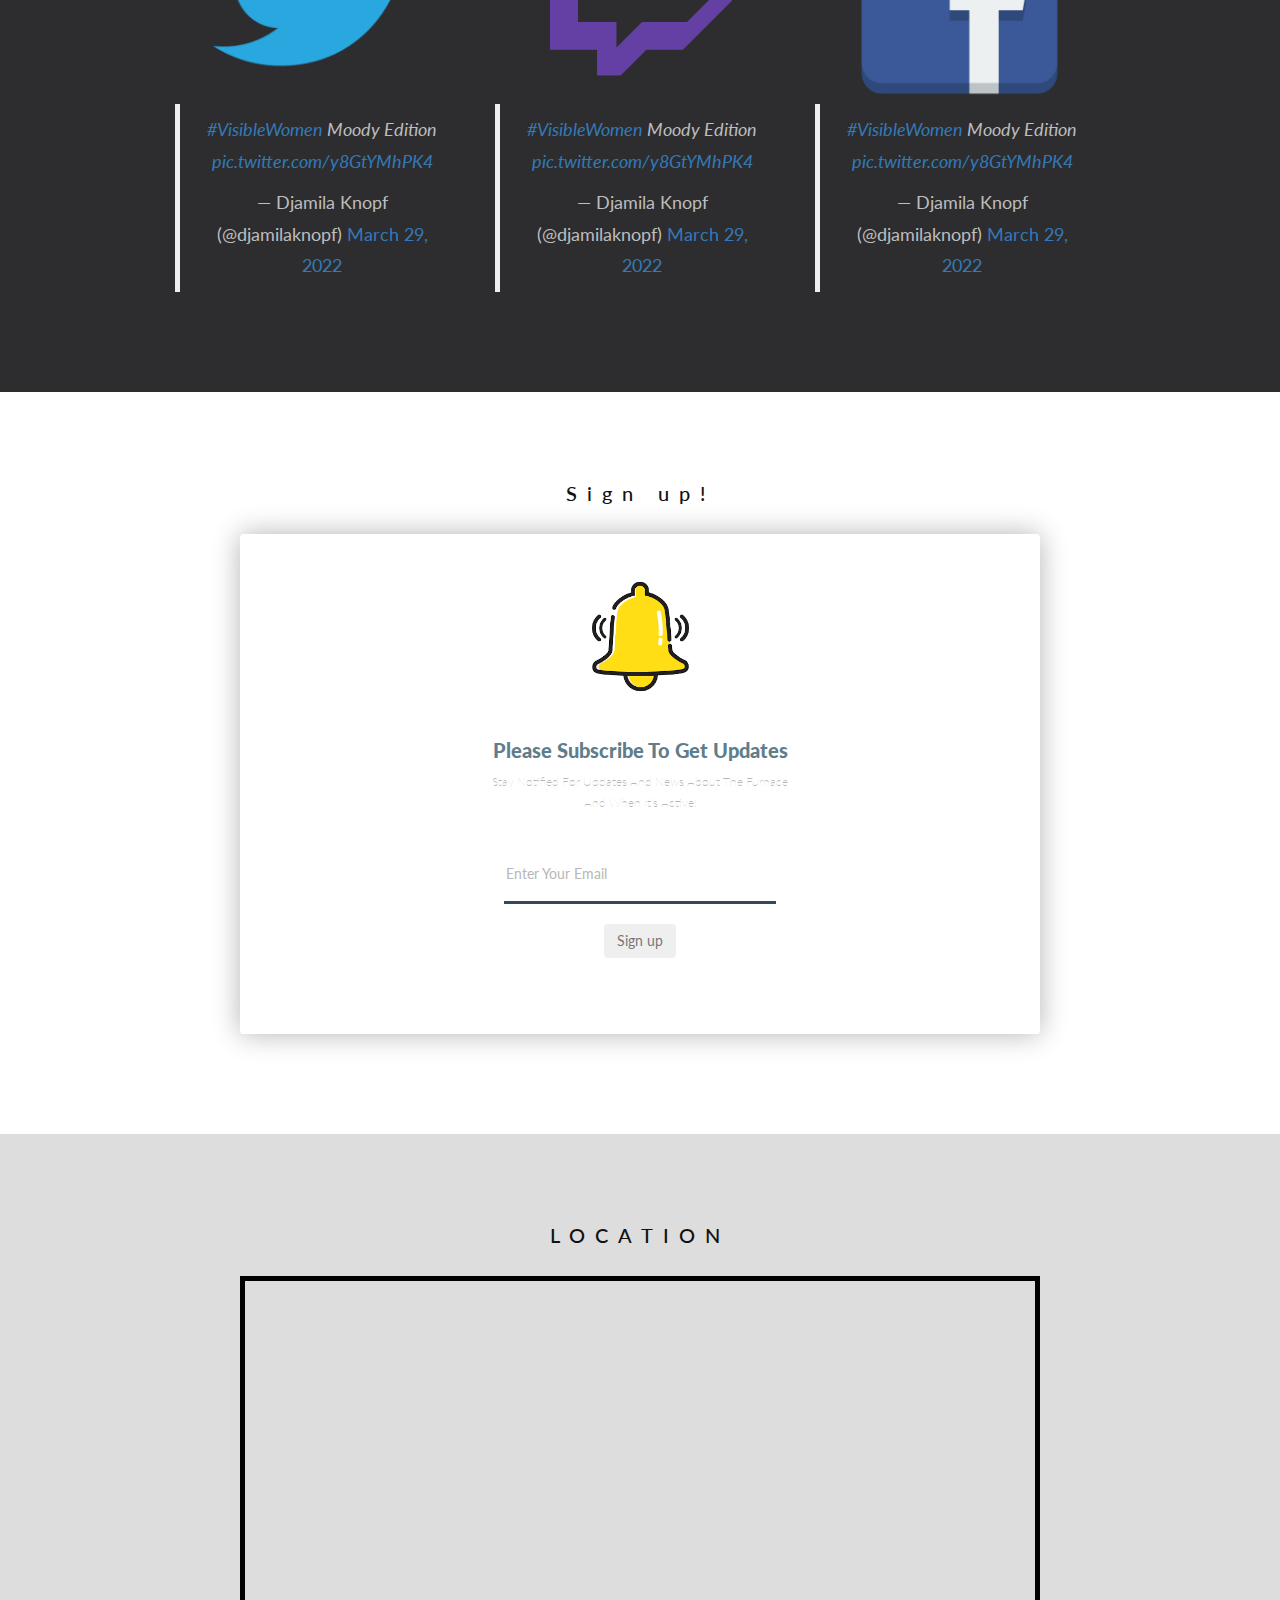
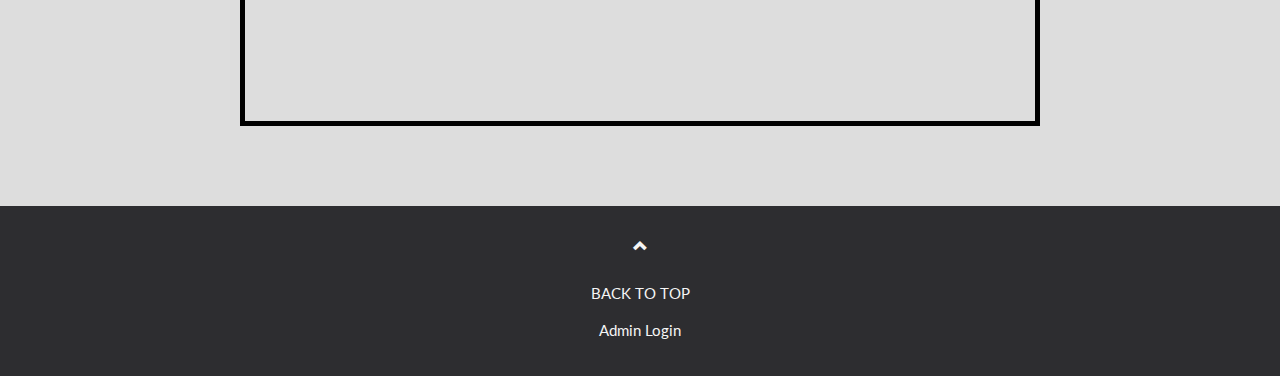
==== commit 52fd9821: "better off showing different tweets under each sm" ====
--- a/index.html
+++ b/index.html
@@ -267,6 +267,11 @@
                     <div class="image">
                         <img src="images/twitch.png" alt="Twitch Icon" class="image" width="250" height="250">
                     </div>
+                    <blockquote class="twitter-tweet" tw-align-center>
+                        <p lang="en" dir="ltr">
+                            <a href="https://twitter.com/hashtag/VisibleWomen?src=hash&amp;ref_src=twsrc%5Etfw">#VisibleWomen</a> Moody Edition <a href="https://t.co/y8GtYMhPK4">pic.twitter.com/y8GtYMhPK4</a></p>&mdash; Djamila Knopf (@djamilaknopf)
+                        <a href="https://twitter.com/djamilaknopf/status/1508712024309747716?ref_src=twsrc%5Etfw">March 29, 2022</a>
+                    </blockquote>
                 </div>
 
                 <!-- Facebook-->
@@ -277,10 +282,11 @@
                         <a href="images/facebook">
                             <img src="images/Facebook_icon.png" alt="Facebook Icon" class="image" width="235" height="250">
                         </a>
-                        <center>
-                            <iframe src="https://www.facebook.com/plugins/post.php?href=https%3A%2F%2Fwww.facebook.com%2FWorldofGhibliUS%2Fposts%2F934648793833184&show_text=true&width=500" width="500" height="690" style="border:none;overflow:hidden" scrolling="no" frameborder="0"
-                                allowfullscreen="true" allow="autoplay; clipboard-write; encrypted-media; picture-in-picture; web-share"></iframe>
-                        </center>
+                        <blockquote class="twitter-tweet" tw-align-center>
+                            <p lang="en" dir="ltr">
+                                <a href="https://twitter.com/hashtag/VisibleWomen?src=hash&amp;ref_src=twsrc%5Etfw">#VisibleWomen</a> Moody Edition <a href="https://t.co/y8GtYMhPK4">pic.twitter.com/y8GtYMhPK4</a></p>&mdash; Djamila Knopf (@djamilaknopf)
+                            <a href="https://twitter.com/djamilaknopf/status/1508712024309747716?ref_src=twsrc%5Etfw">March 29, 2022</a>
+                        </blockquote>
                     </div>
                 </div>
 
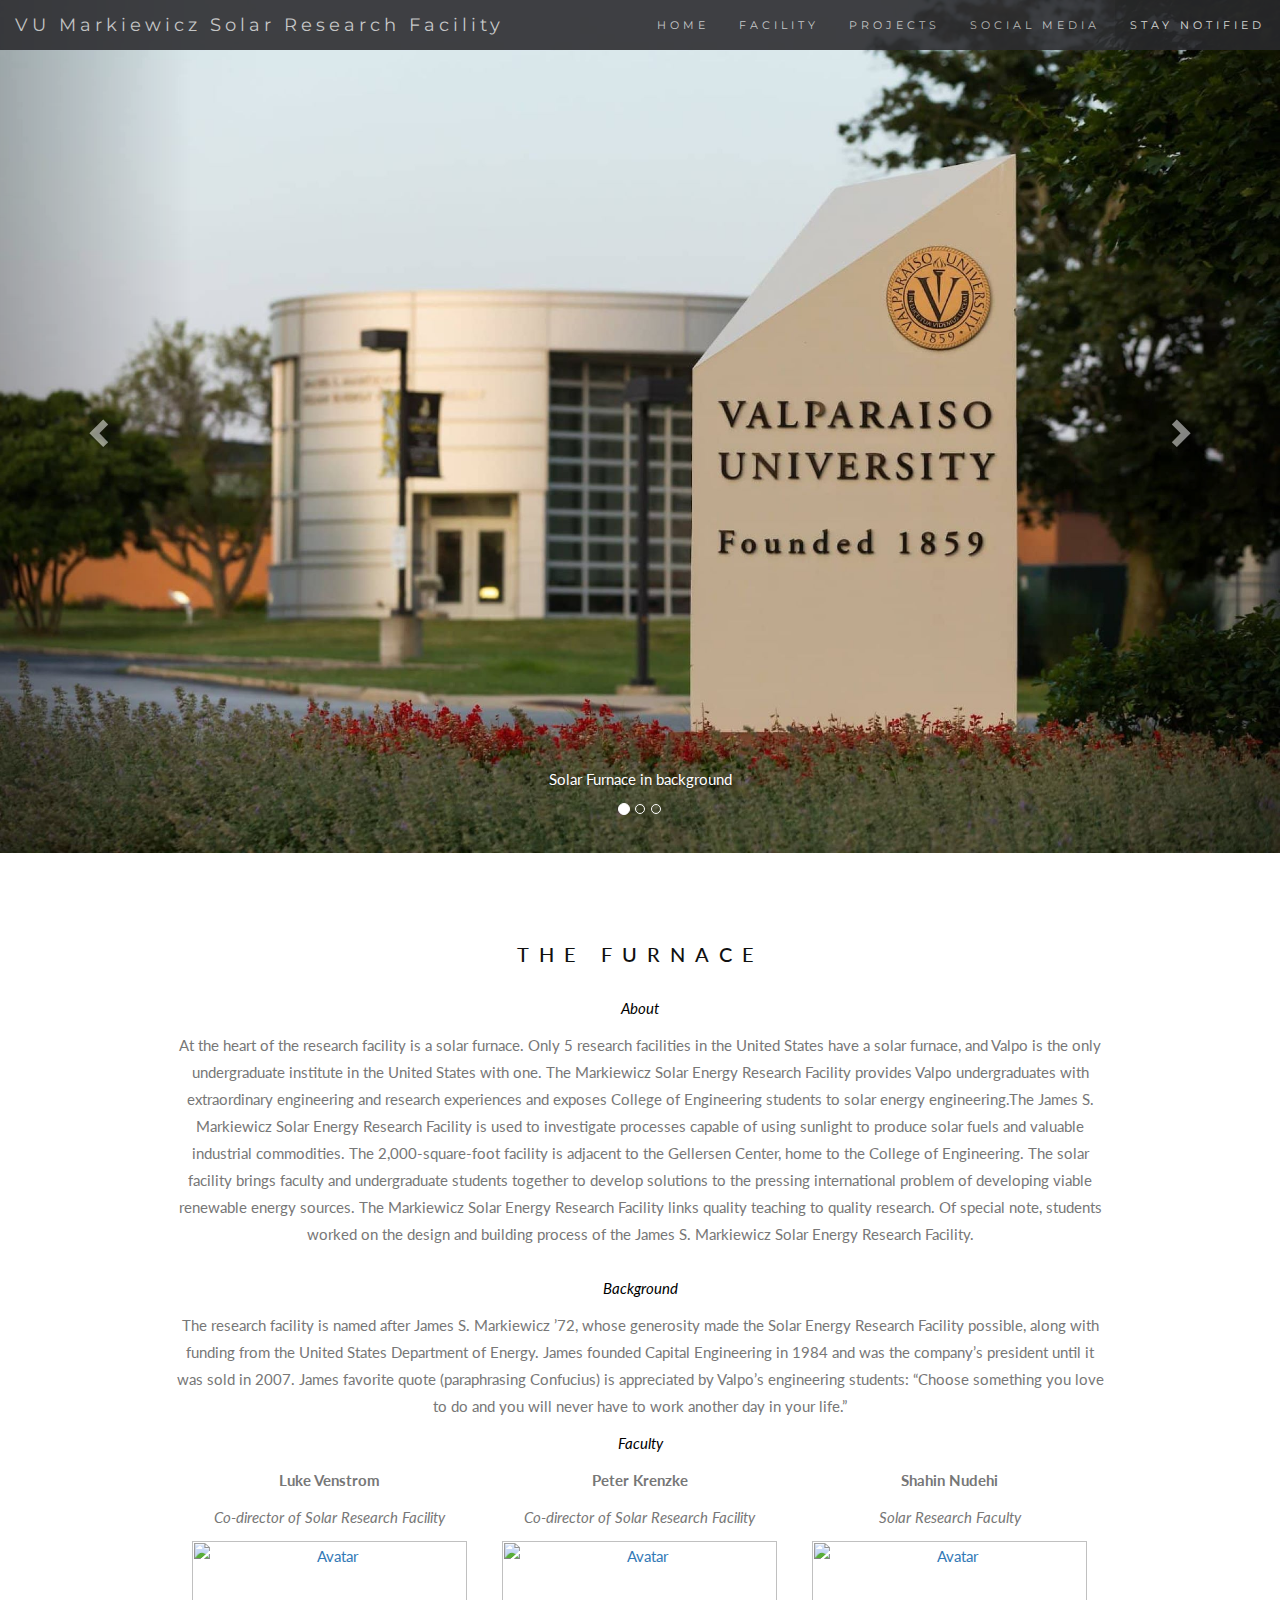
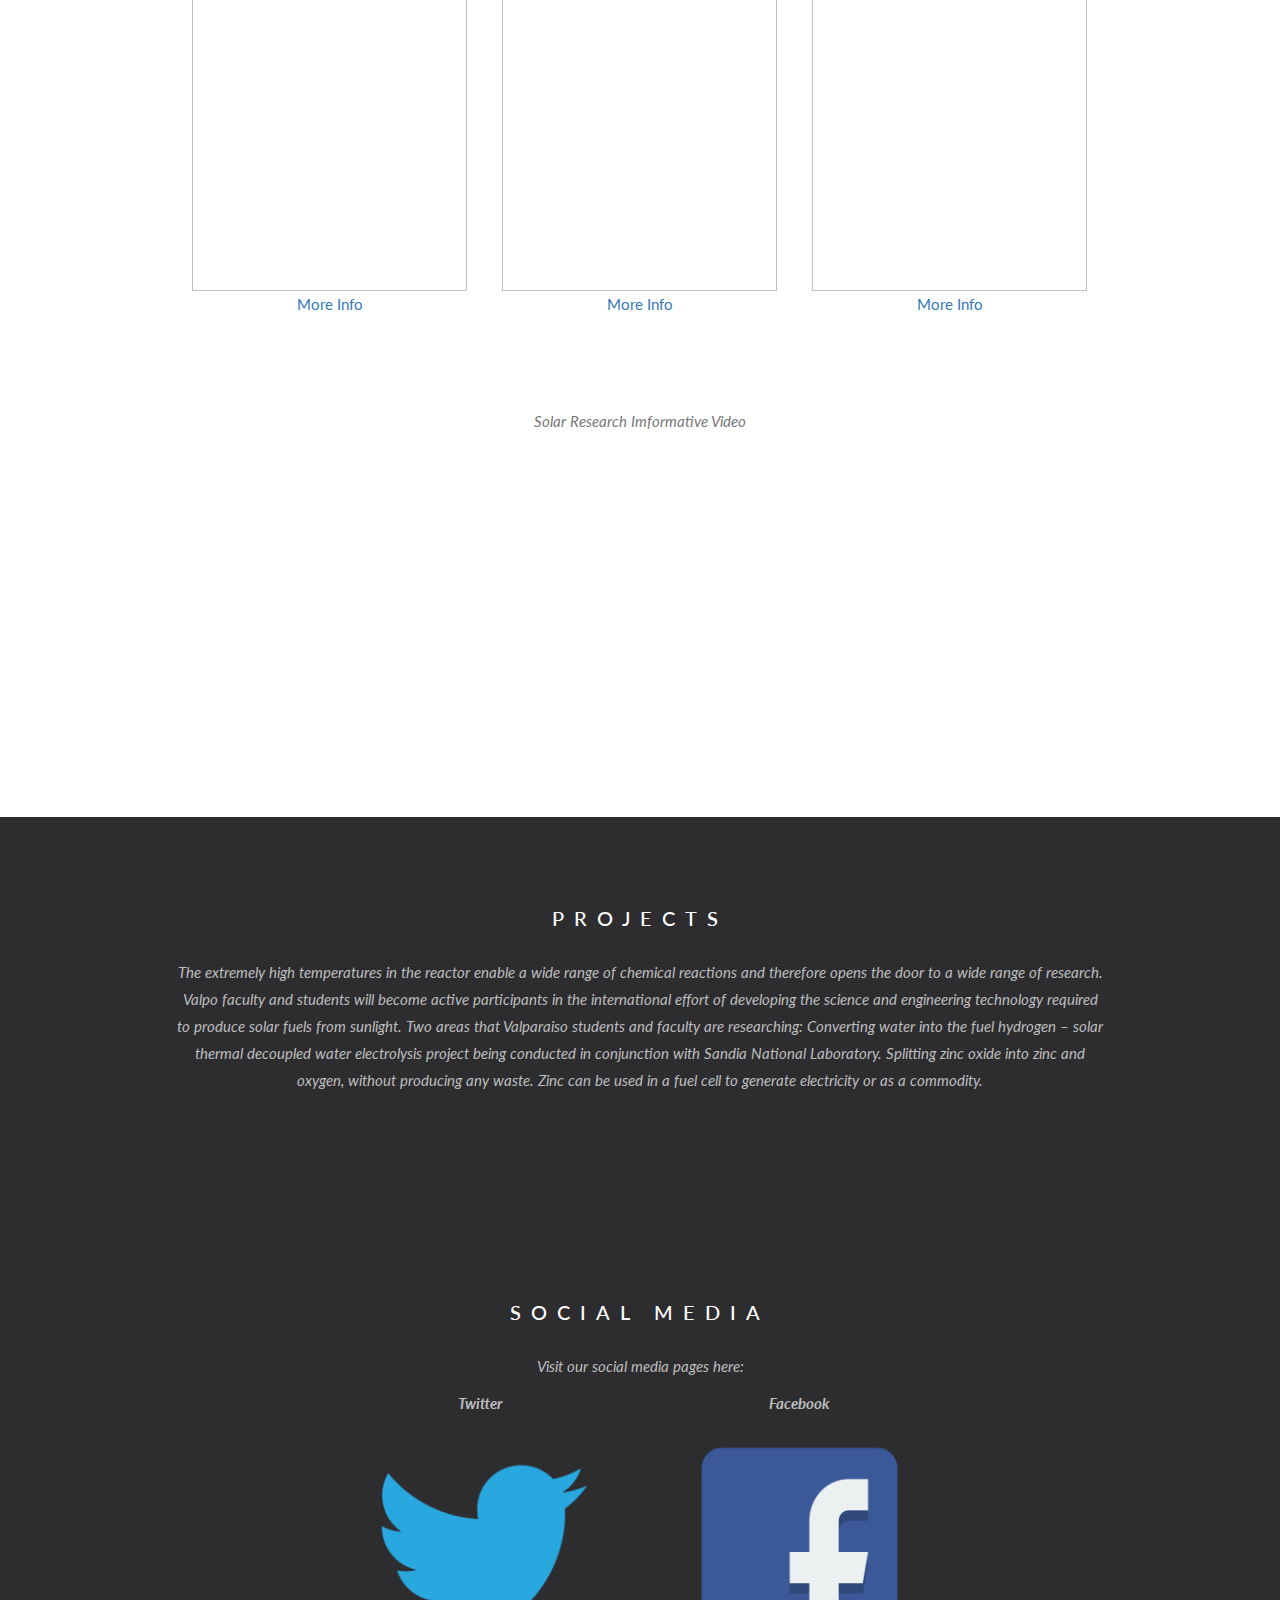
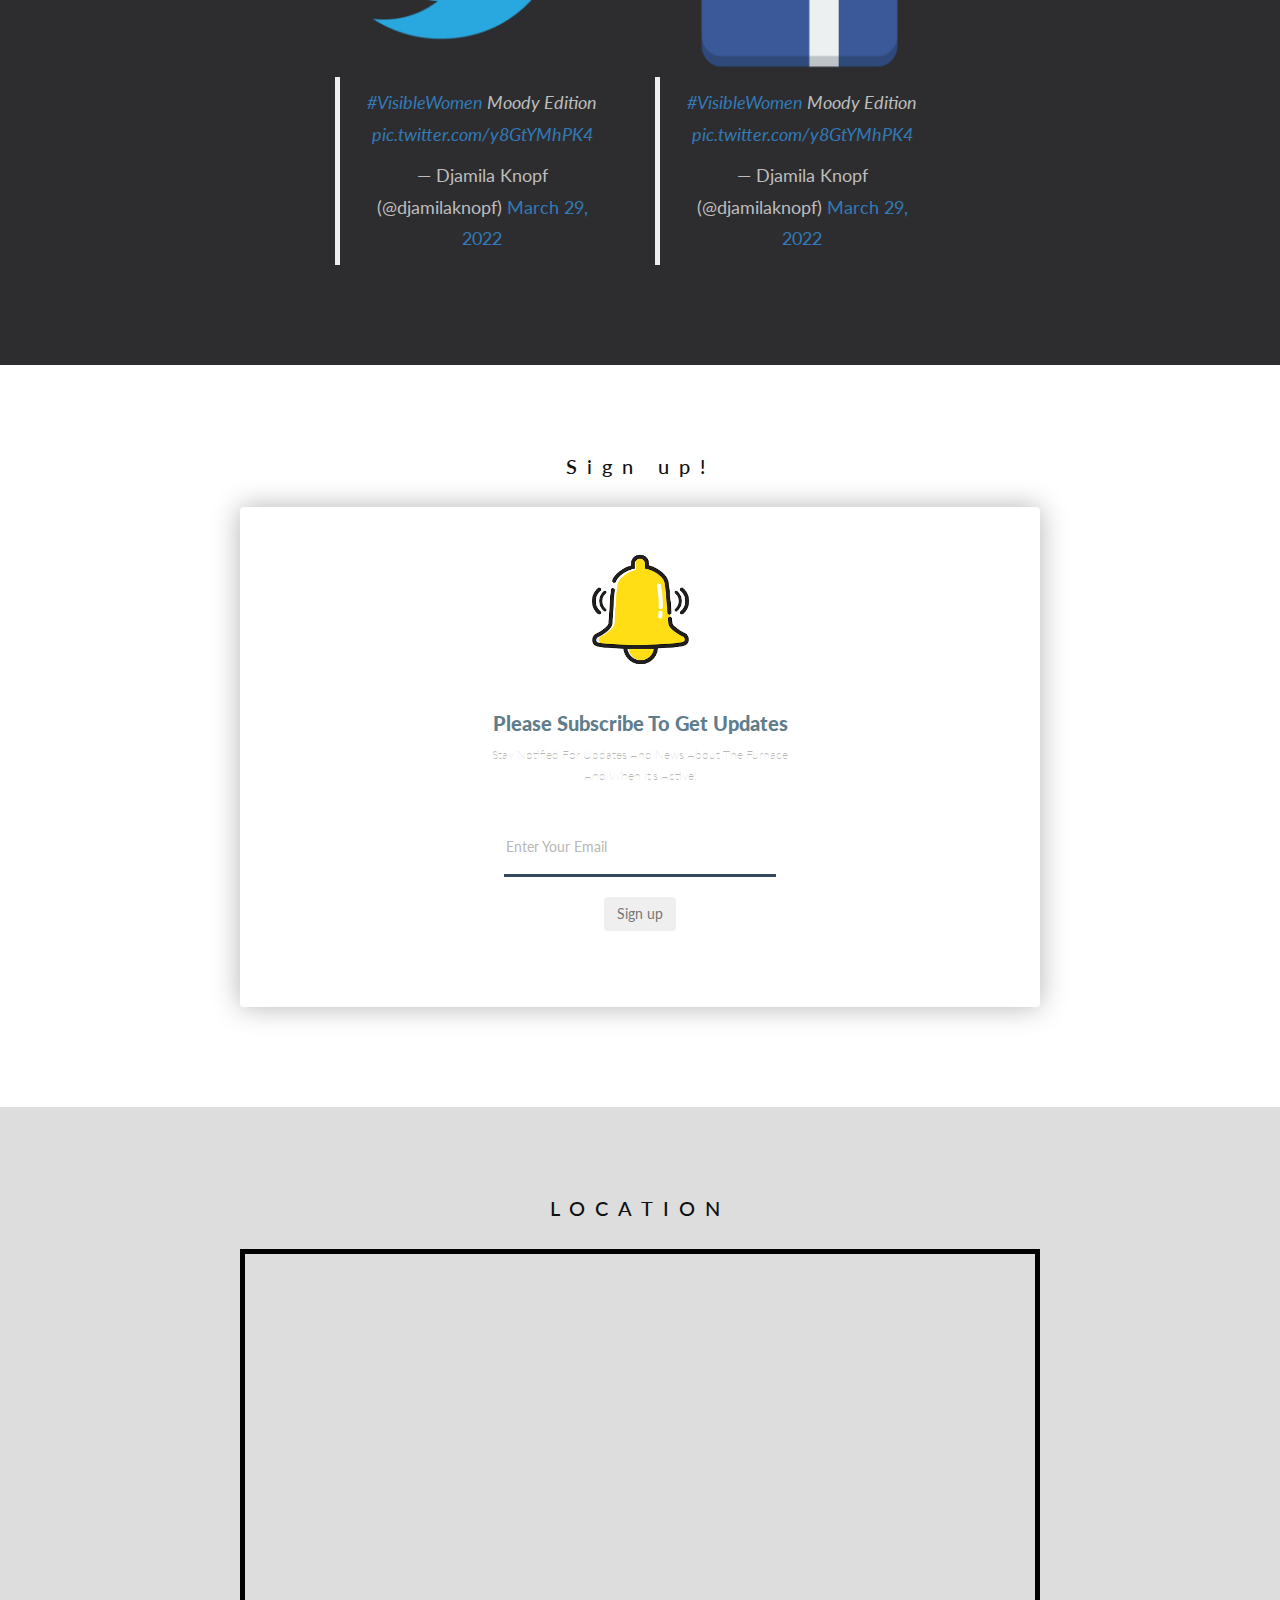
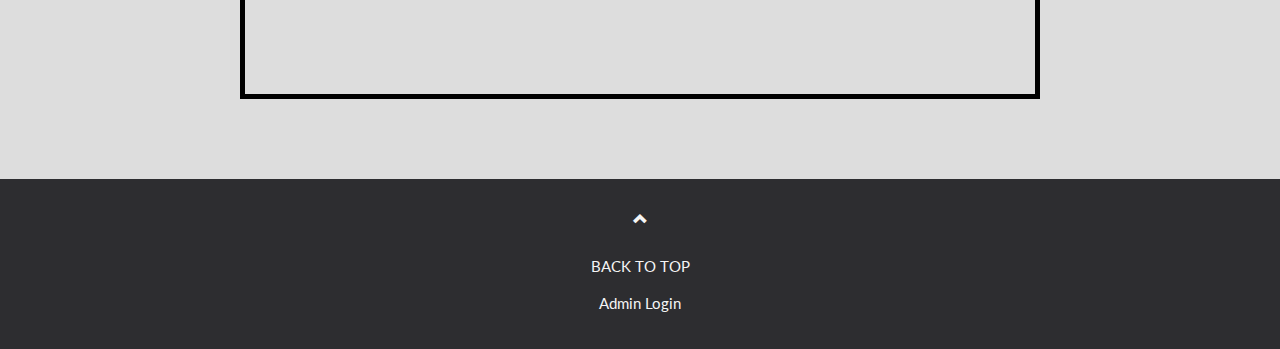
==== commit 3e3f1305: "updated index file" ====
--- a/index.html
+++ b/index.html
@@ -237,11 +237,10 @@
             <p class="text-center">Visit our social media pages here:</p>
 
             <div class="row text-center">
-                <div class="col-sm-4">
+
+                <div class="col-sm-2">
                     <br>
                 </div>
-
-                <div class="row align-center"></div>
 
                 <!-- Twitter -->
 
@@ -260,26 +259,12 @@
                     </div>
                 </div>
 
-                <!-- Twitch (needs link) -->
-
-                <div class="col-sm-4">
-                    <p><strong>Twitch</strong></p>
-                    <div class="image">
-                        <img src="images/twitch.png" alt="Twitch Icon" class="image" width="250" height="250">
-                    </div>
-                    <blockquote class="twitter-tweet" tw-align-center>
-                        <p lang="en" dir="ltr">
-                            <a href="https://twitter.com/hashtag/VisibleWomen?src=hash&amp;ref_src=twsrc%5Etfw">#VisibleWomen</a> Moody Edition <a href="https://t.co/y8GtYMhPK4">pic.twitter.com/y8GtYMhPK4</a></p>&mdash; Djamila Knopf (@djamilaknopf)
-                        <a href="https://twitter.com/djamilaknopf/status/1508712024309747716?ref_src=twsrc%5Etfw">March 29, 2022</a>
-                    </blockquote>
-                </div>
-
                 <!-- Facebook-->
 
                 <div class="col-sm-4">
                     <p><strong>Facebook</strong></p>
                     <div class="image">
-                        <a href="images/facebook">
+                        <a href="https://www.facebook.com/profile.php?id=100078219963253">
                             <img src="images/Facebook_icon.png" alt="Facebook Icon" class="image" width="235" height="250">
                         </a>
                         <blockquote class="twitter-tweet" tw-align-center>
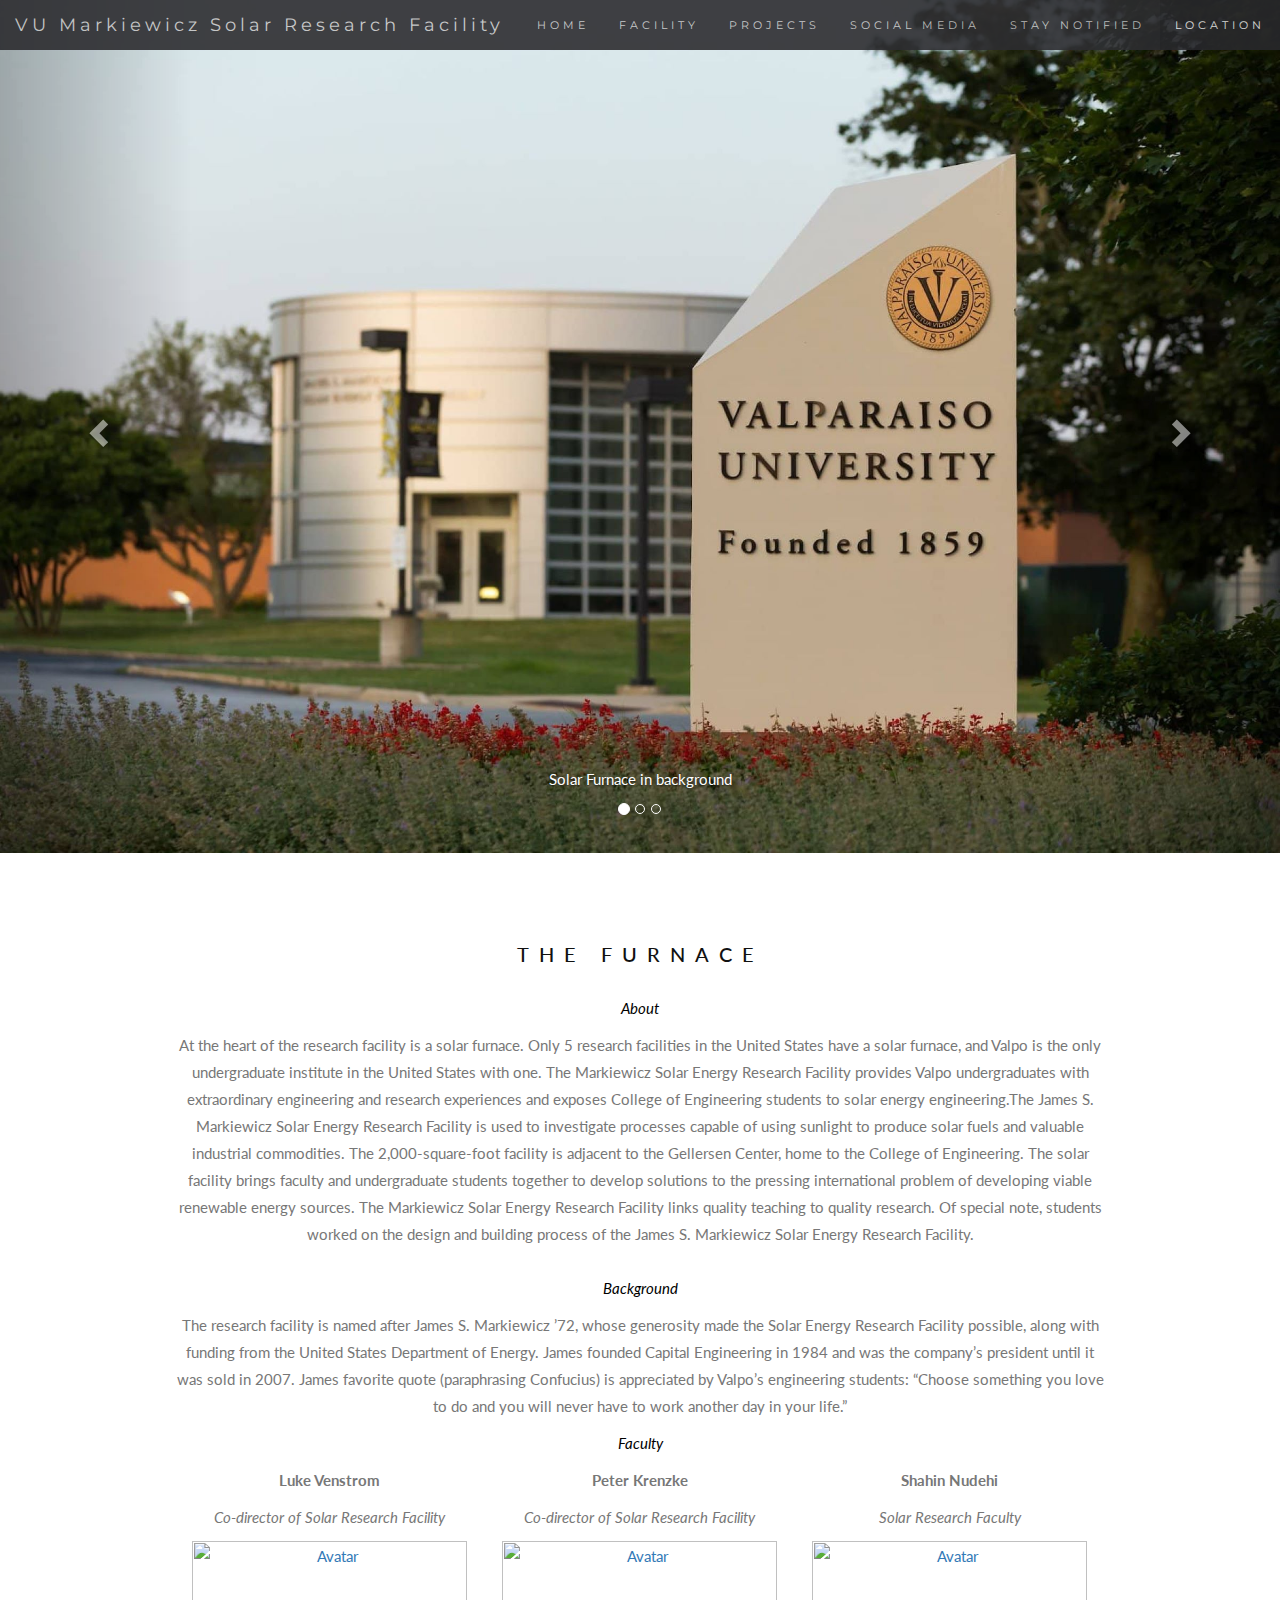
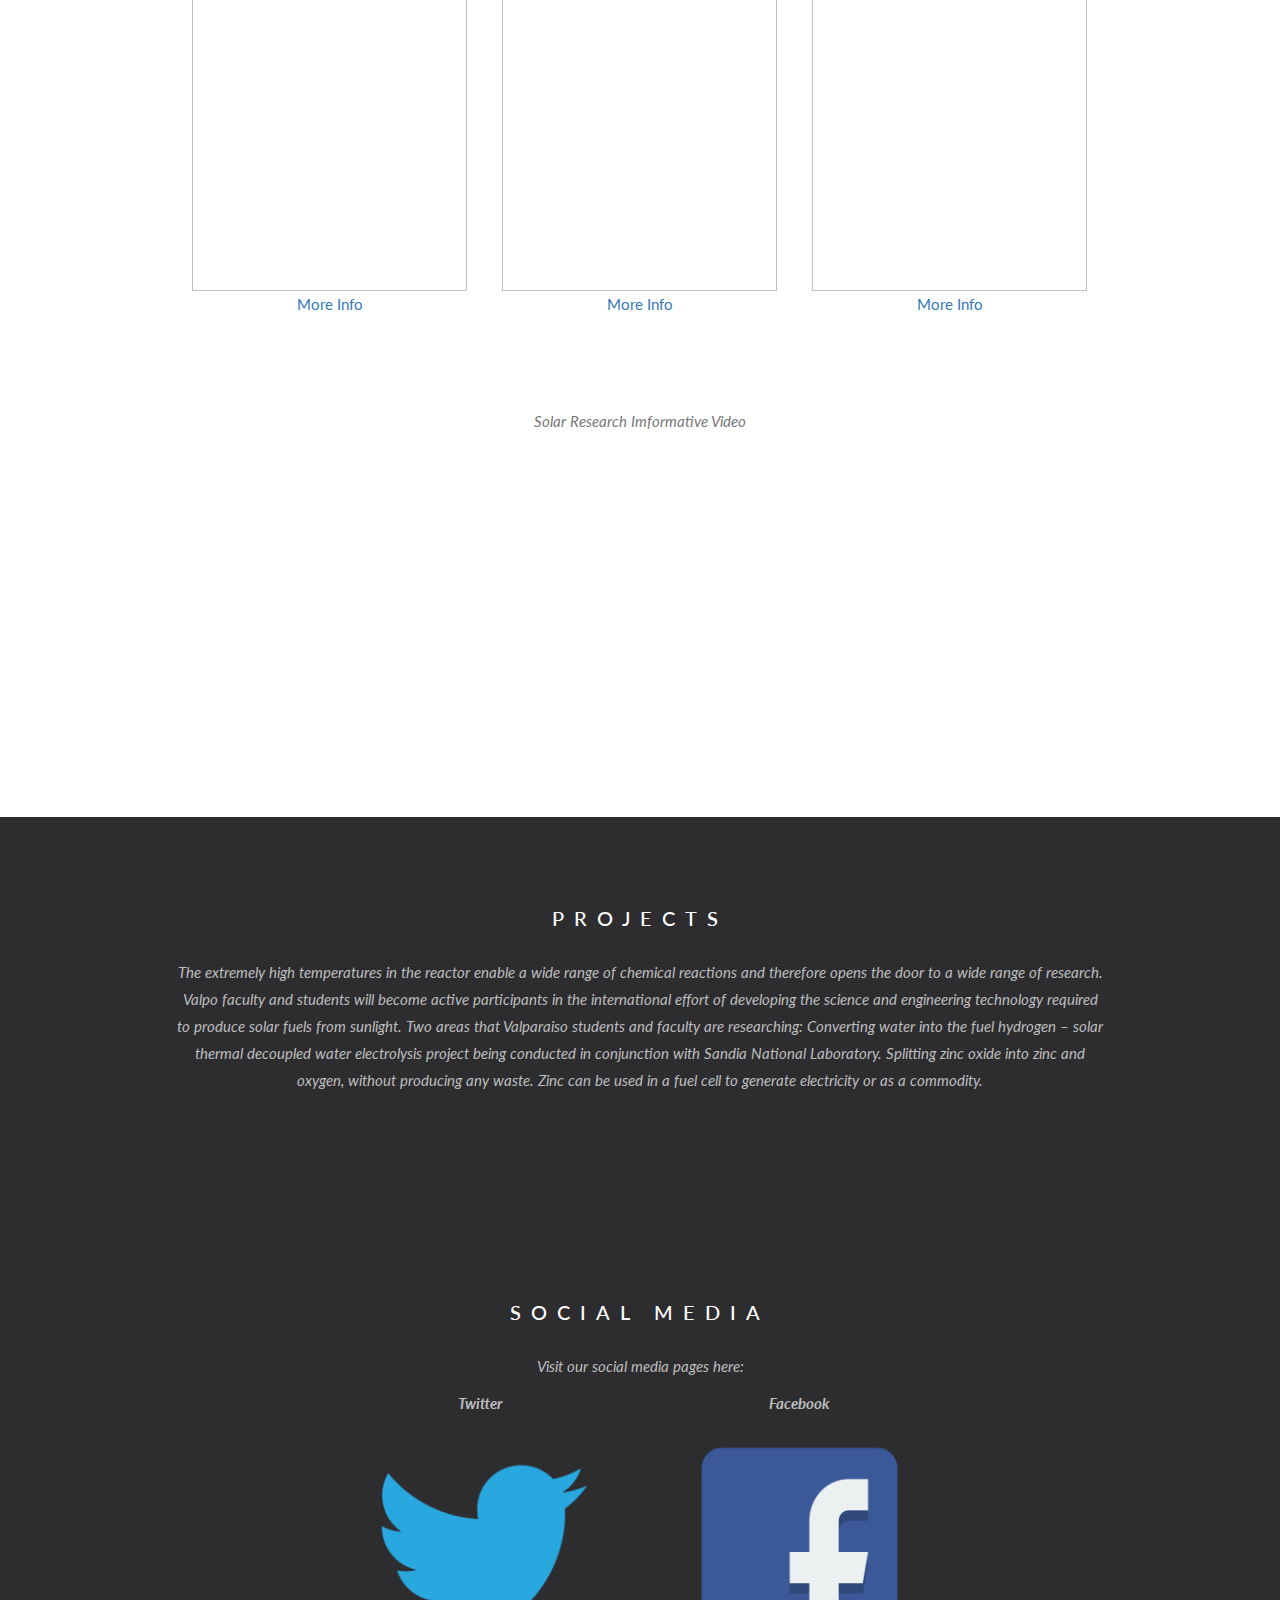
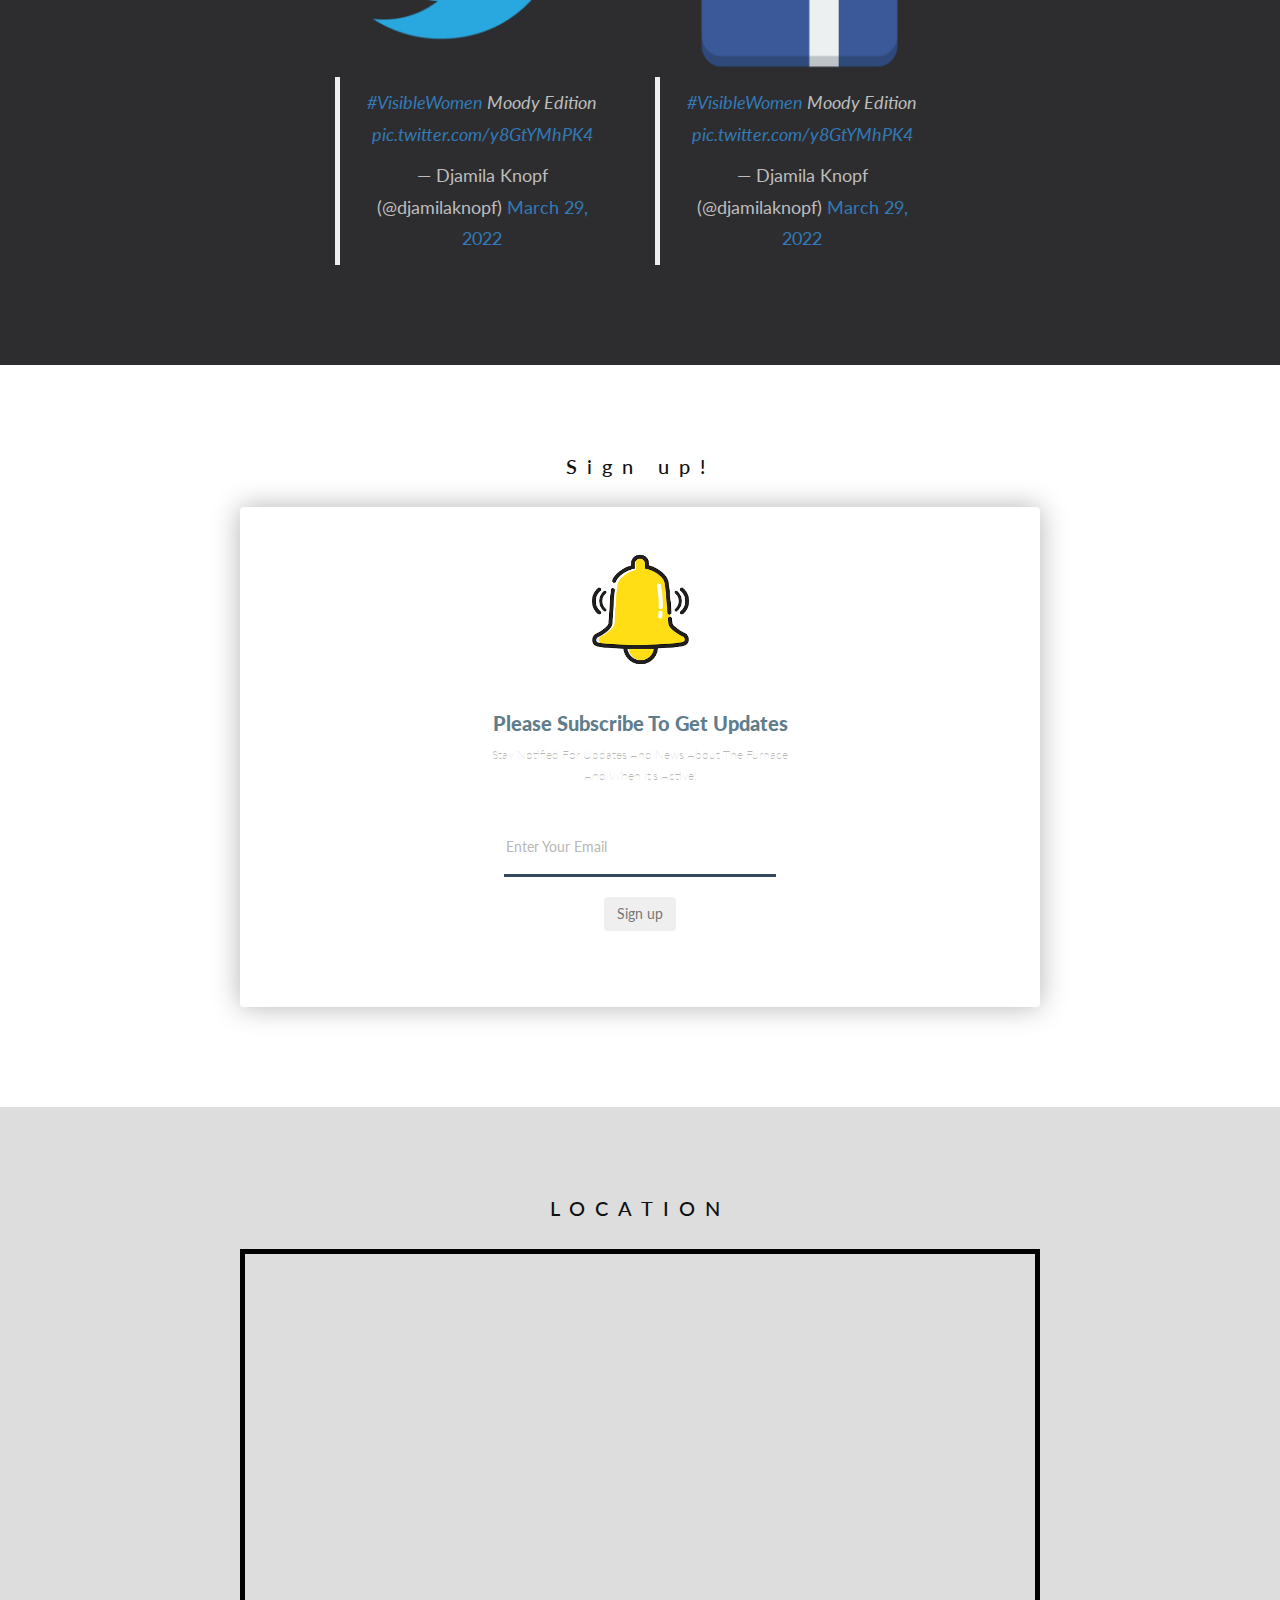
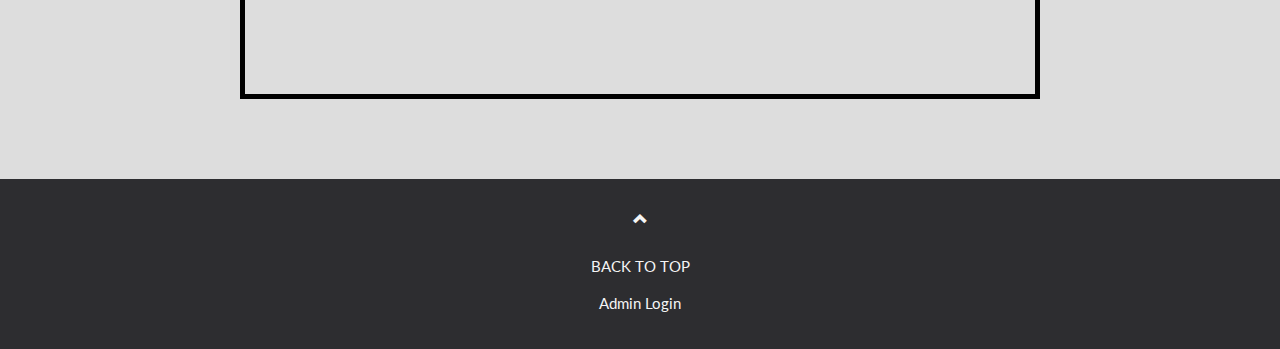
==== commit 9e109954: "added location to nav bar" ====
--- a/index.html
+++ b/index.html
@@ -42,6 +42,7 @@
                         <li><a href="#projects">PROJECTS</a></li>
                         <li><a href="#social_media">SOCIAL MEDIA</a></li>
                         <li><a href="#contact_us">STAY NOTIFIED</a></li>
+                        <li><a href="#location">LOCATION</a></li>
                         <li class="dropdown">
                     </ul>
                 </div>
@@ -306,7 +307,7 @@
 
         <!-- Image of location/map -->
 
-        <div id="map" class="bg-2">
+        <div id="location" class="bg-2">
 
             <div class="container">
                 <h3 class="text-center">LOCATION</h3>
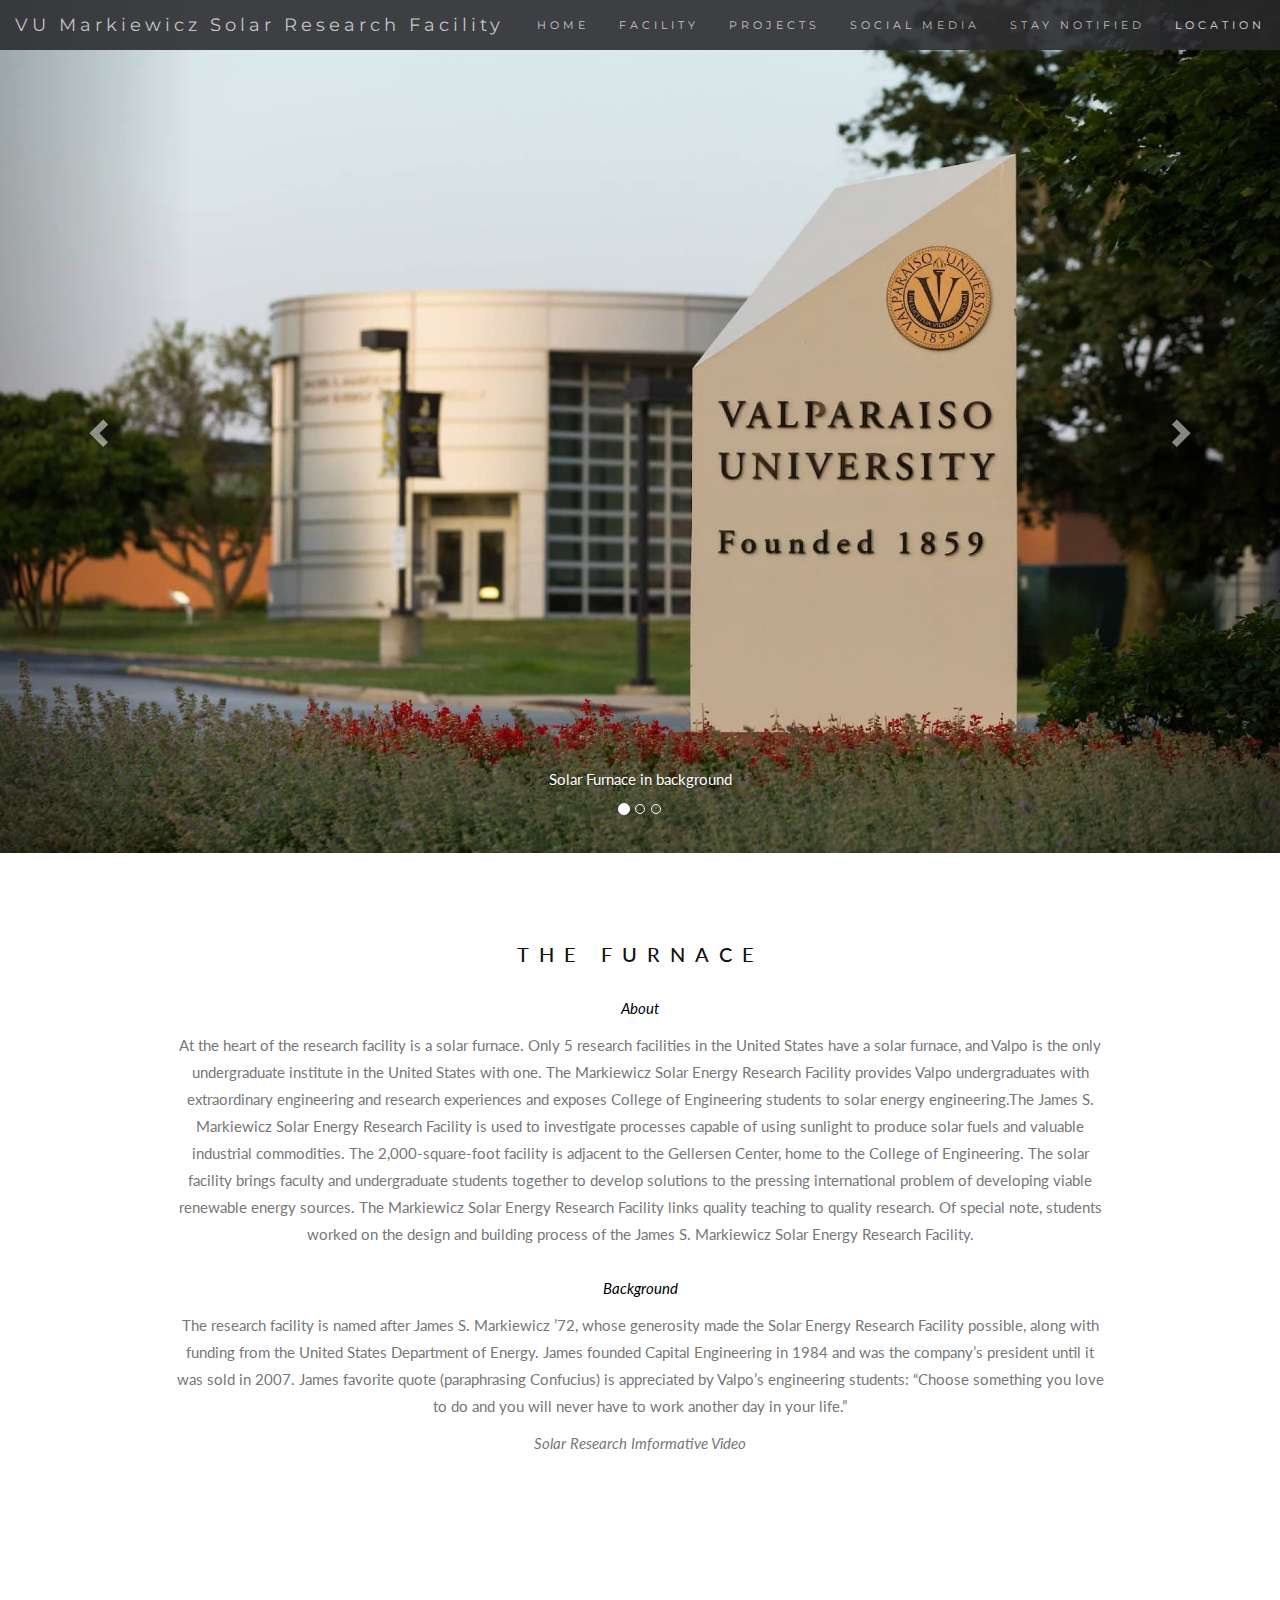
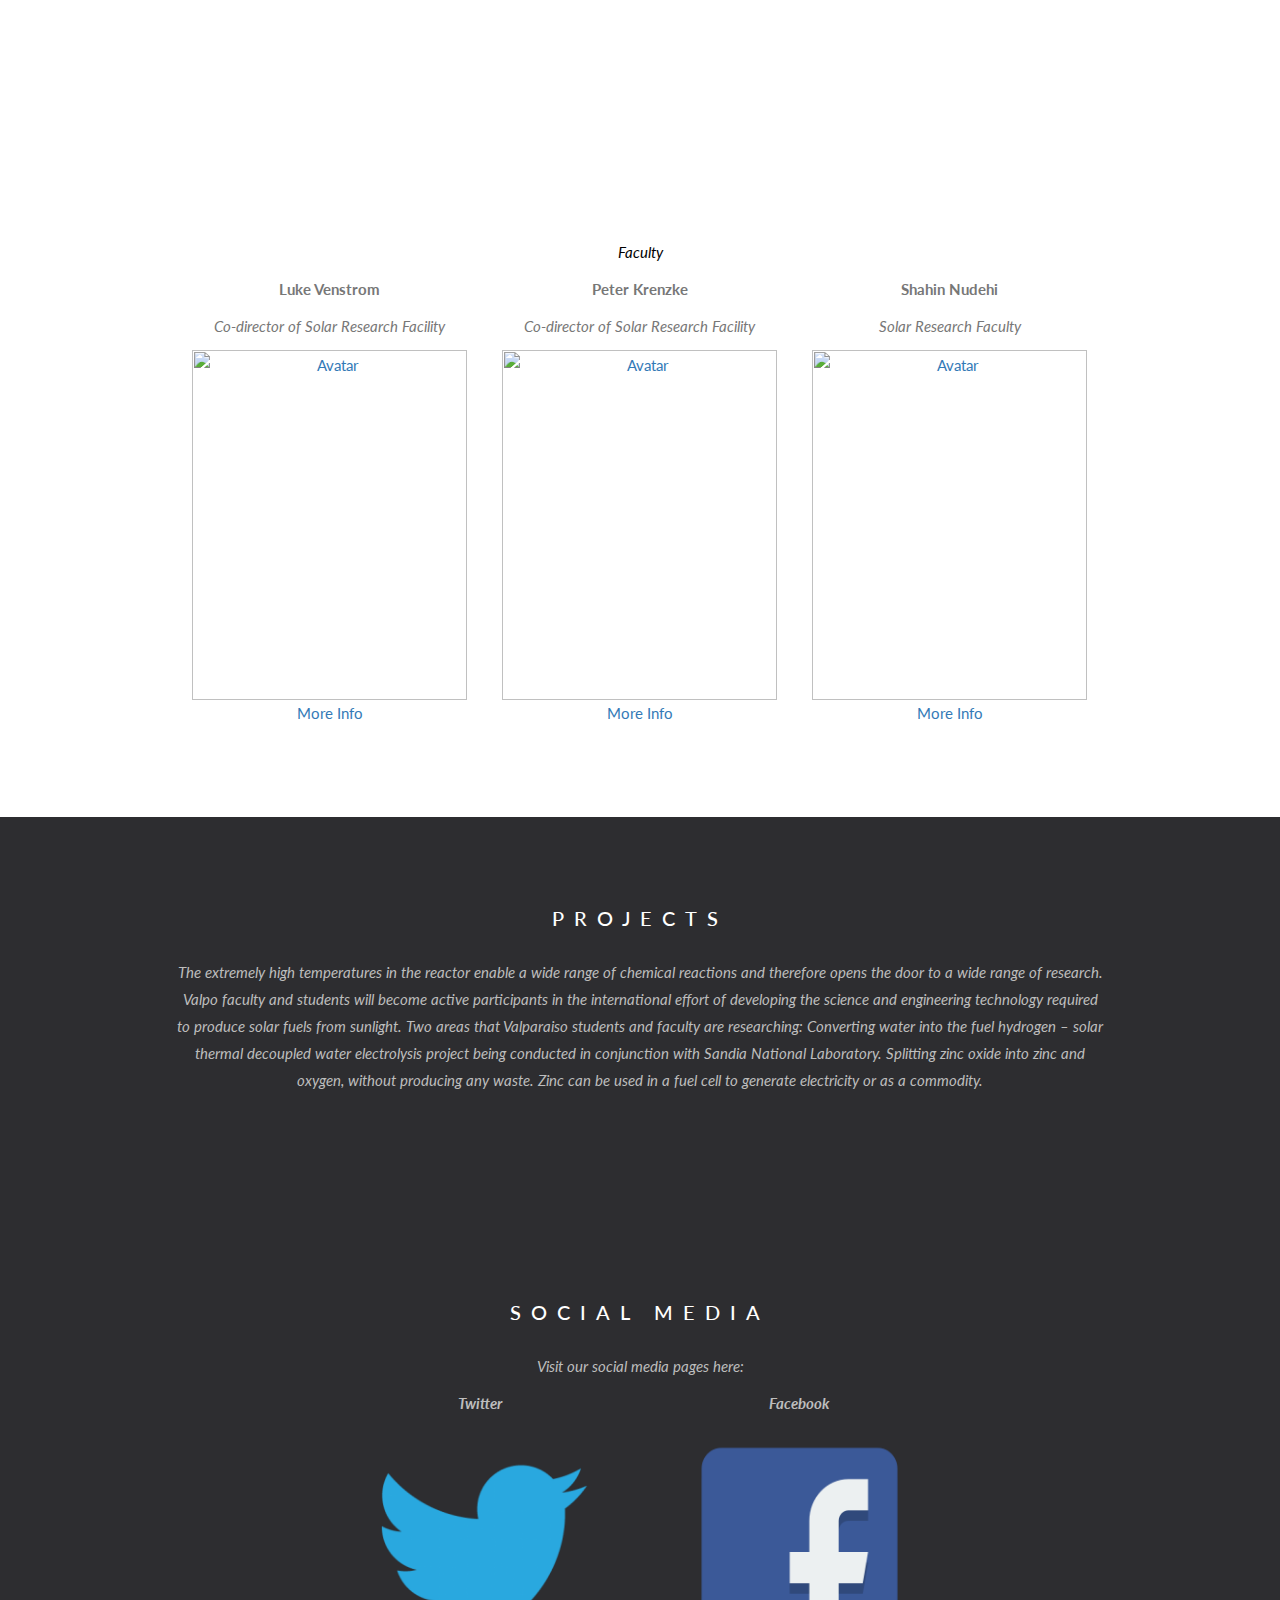
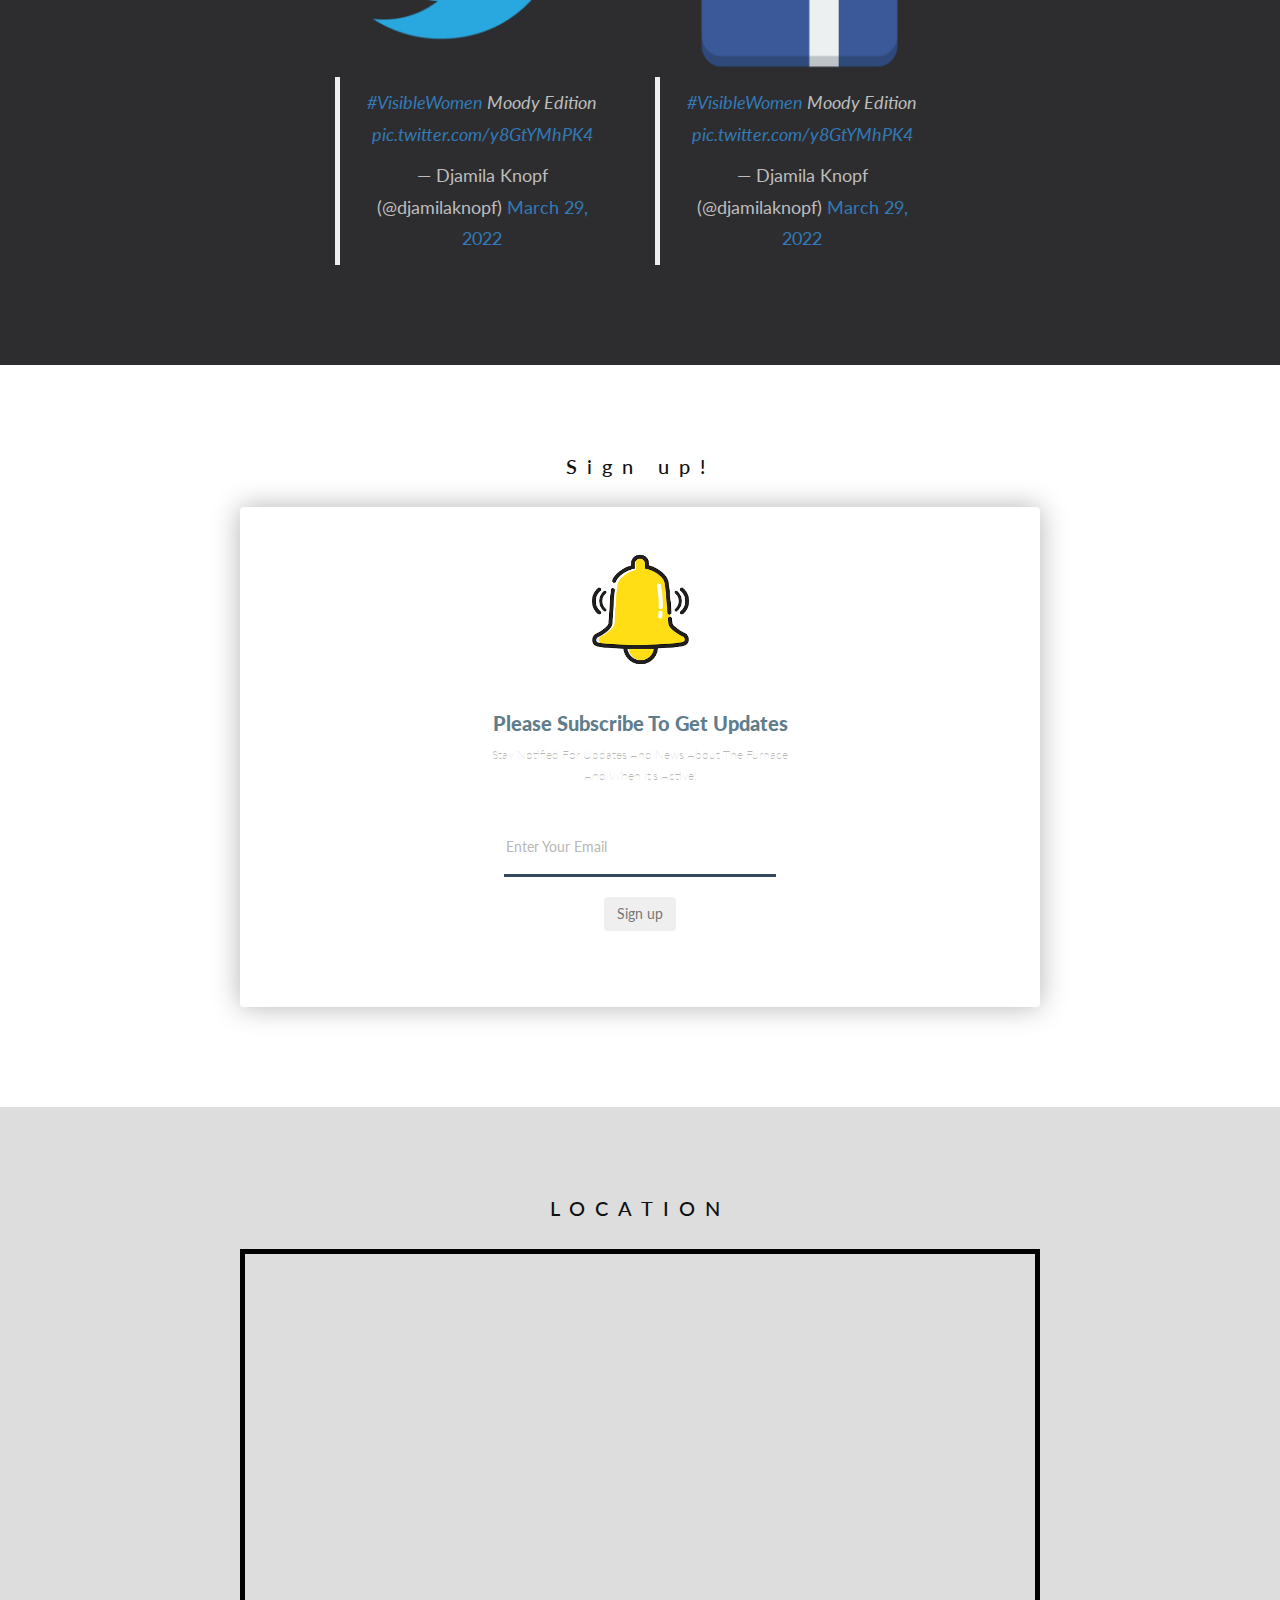
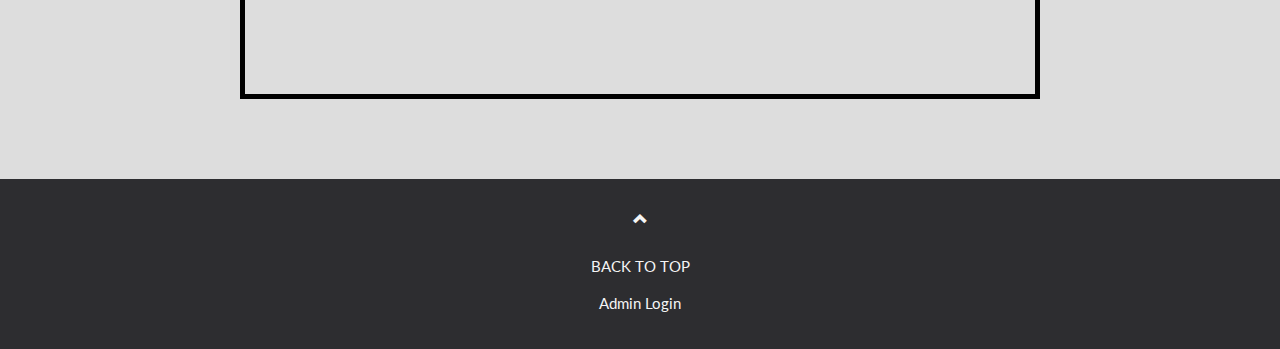
==== commit 2f51dba8: "moved video above faculty" ====
--- a/index.html
+++ b/index.html
@@ -112,7 +112,19 @@
         <br>
         <p style="color:black"><em>Background</em></p>
         <p>The research facility is named after James S. Markiewicz ’72, whose generosity made the Solar Energy Research Facility possible, along with funding from the United States Department of Energy. James founded Capital Engineering in 1984 and was
-            the company’s president until it was sold in 2007. James favorite quote (paraphrasing Confucius) is appreciated by Valpo’s engineering students: “Choose something you love to do and you will never have to work another day in your life.”</p>
+            the company’s president until it was sold in 2007. James favorite quote (paraphrasing Confucius) is appreciated by Valpo’s engineering students: “Choose something you love to do and you will never have to work another day in your life.”
+        </p>
+
+        <div>
+            <center>
+                <p><em>Solar Research Imformative Video</em></p>
+
+                <iframe width="700" height="345" src="https://www.youtube.com/embed/HWo6_MhaDdo" title="YouTube video player" frameborder="0" allow="accelerometer; autoplay; clipboard-write; encrypted-media; gyroscope; picture-in-picture" allowfullscreen></iframe>
+                <br>
+                <br>
+            </center>
+        </div>
+
 
         <p style="color:black"><em>Faculty</em></p>
 
@@ -198,15 +210,6 @@
 
     </div>
 
-    <div>
-        <center>
-            <p><em>Solar Research Imformative Video</em></p>
-
-            <iframe width="700" height="345" src="https://www.youtube.com/embed/HWo6_MhaDdo" title="YouTube video player" frameborder="0" allow="accelerometer; autoplay; clipboard-write; encrypted-media; gyroscope; picture-in-picture" allowfullscreen></iframe>
-            <br>
-            <br>
-        </center>
-    </div>
 
 
     <!-- Project Section -->
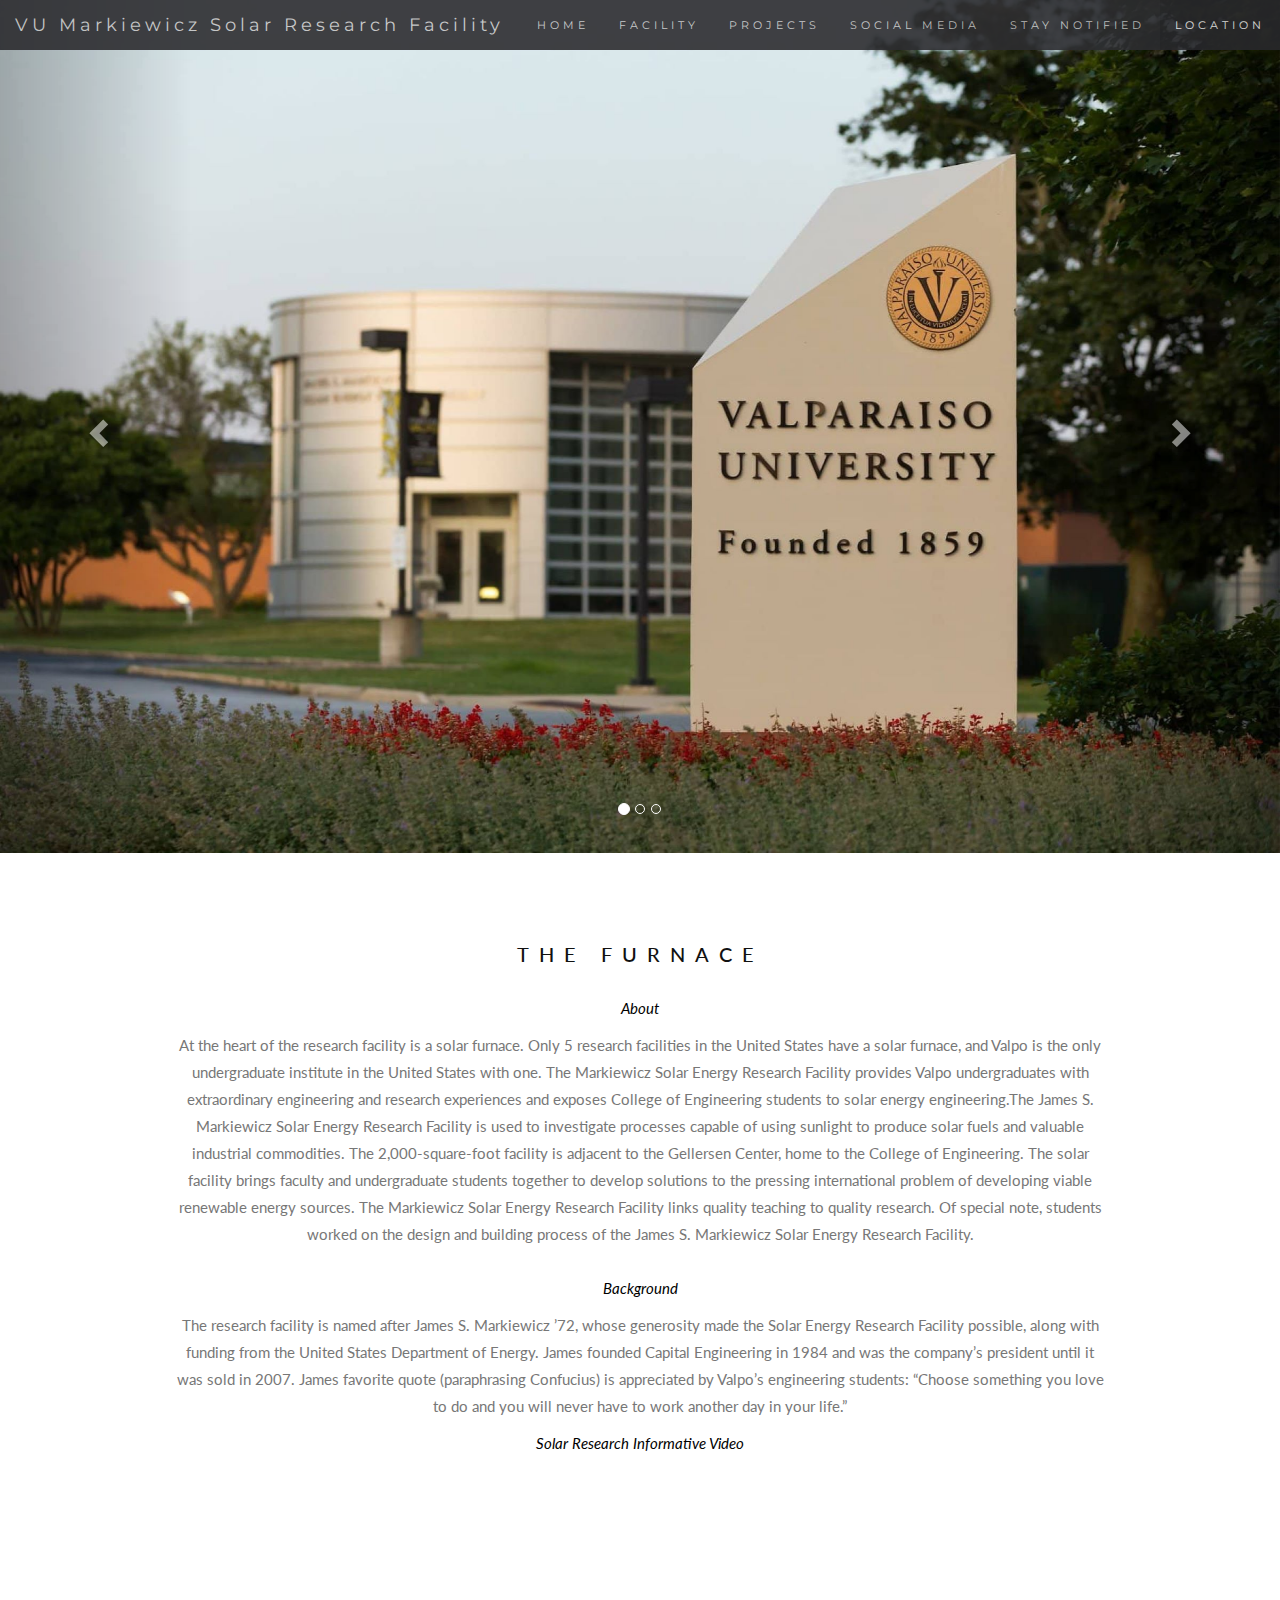
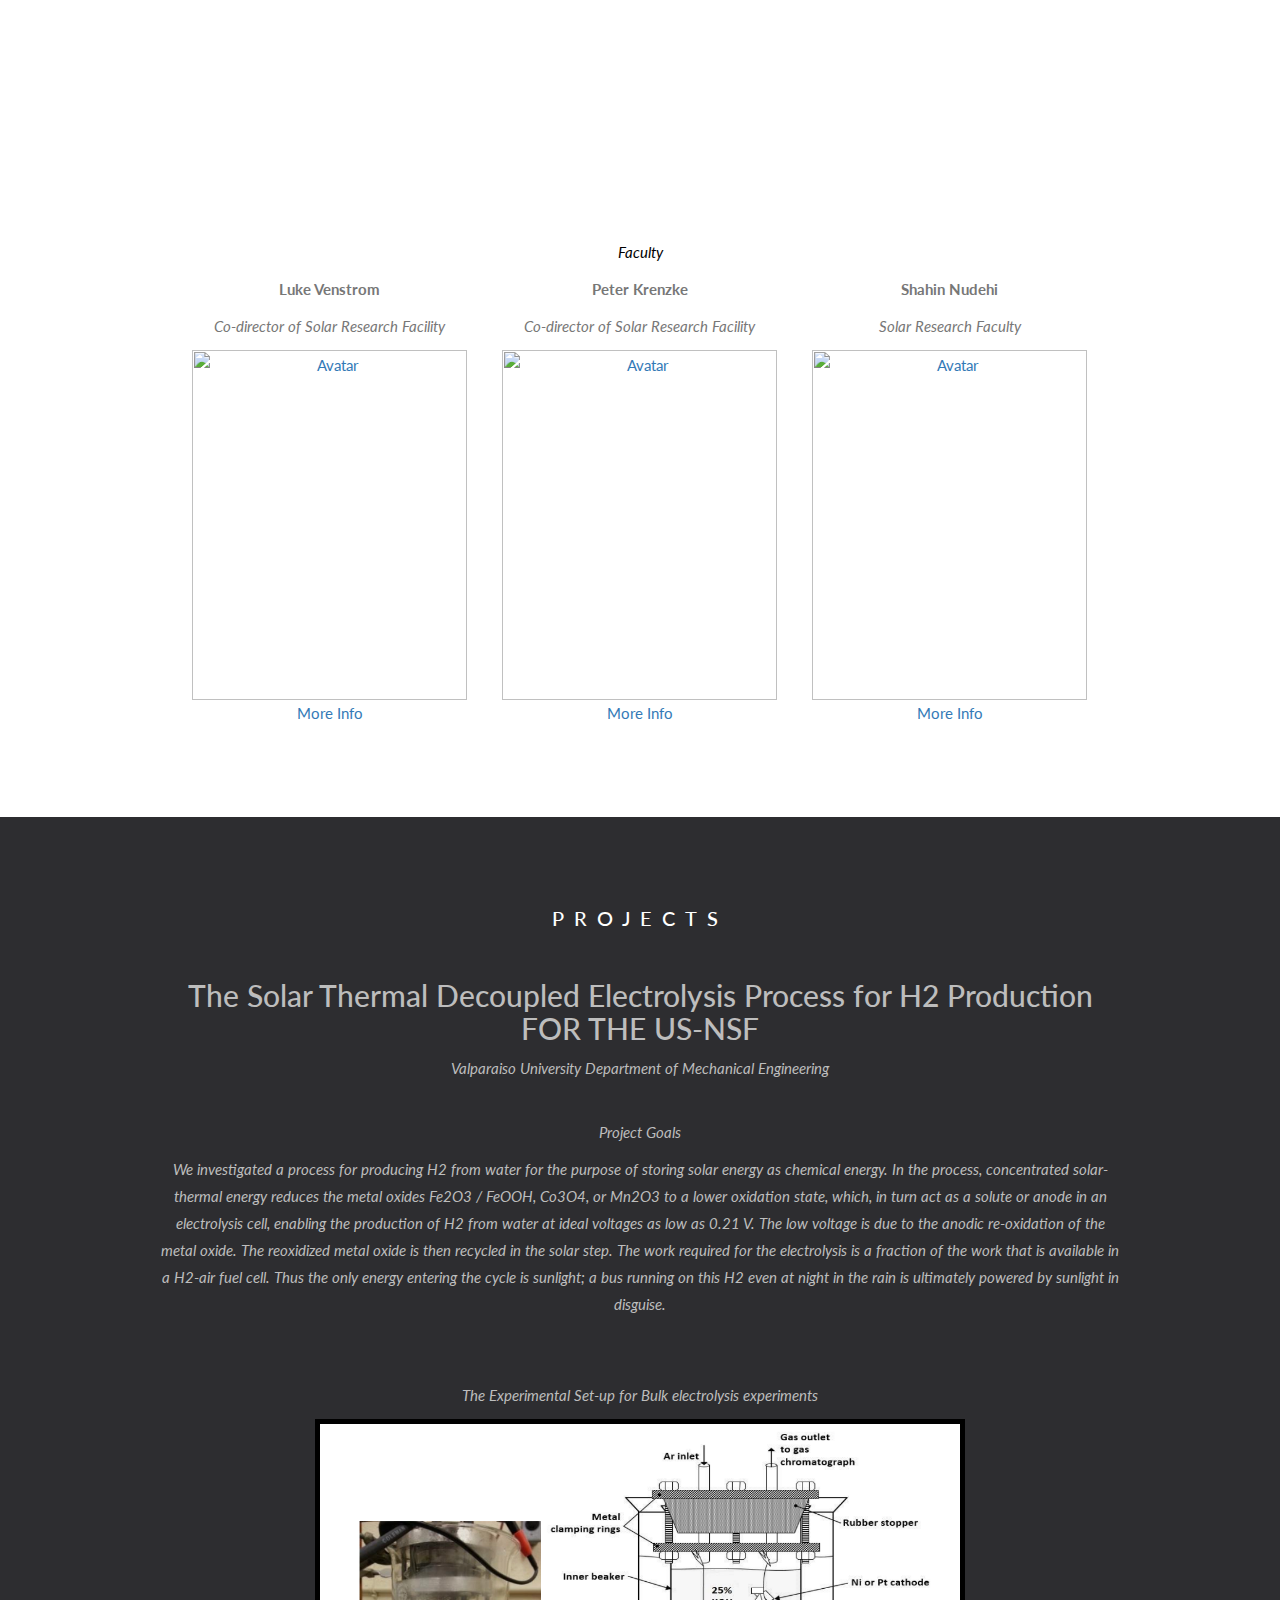
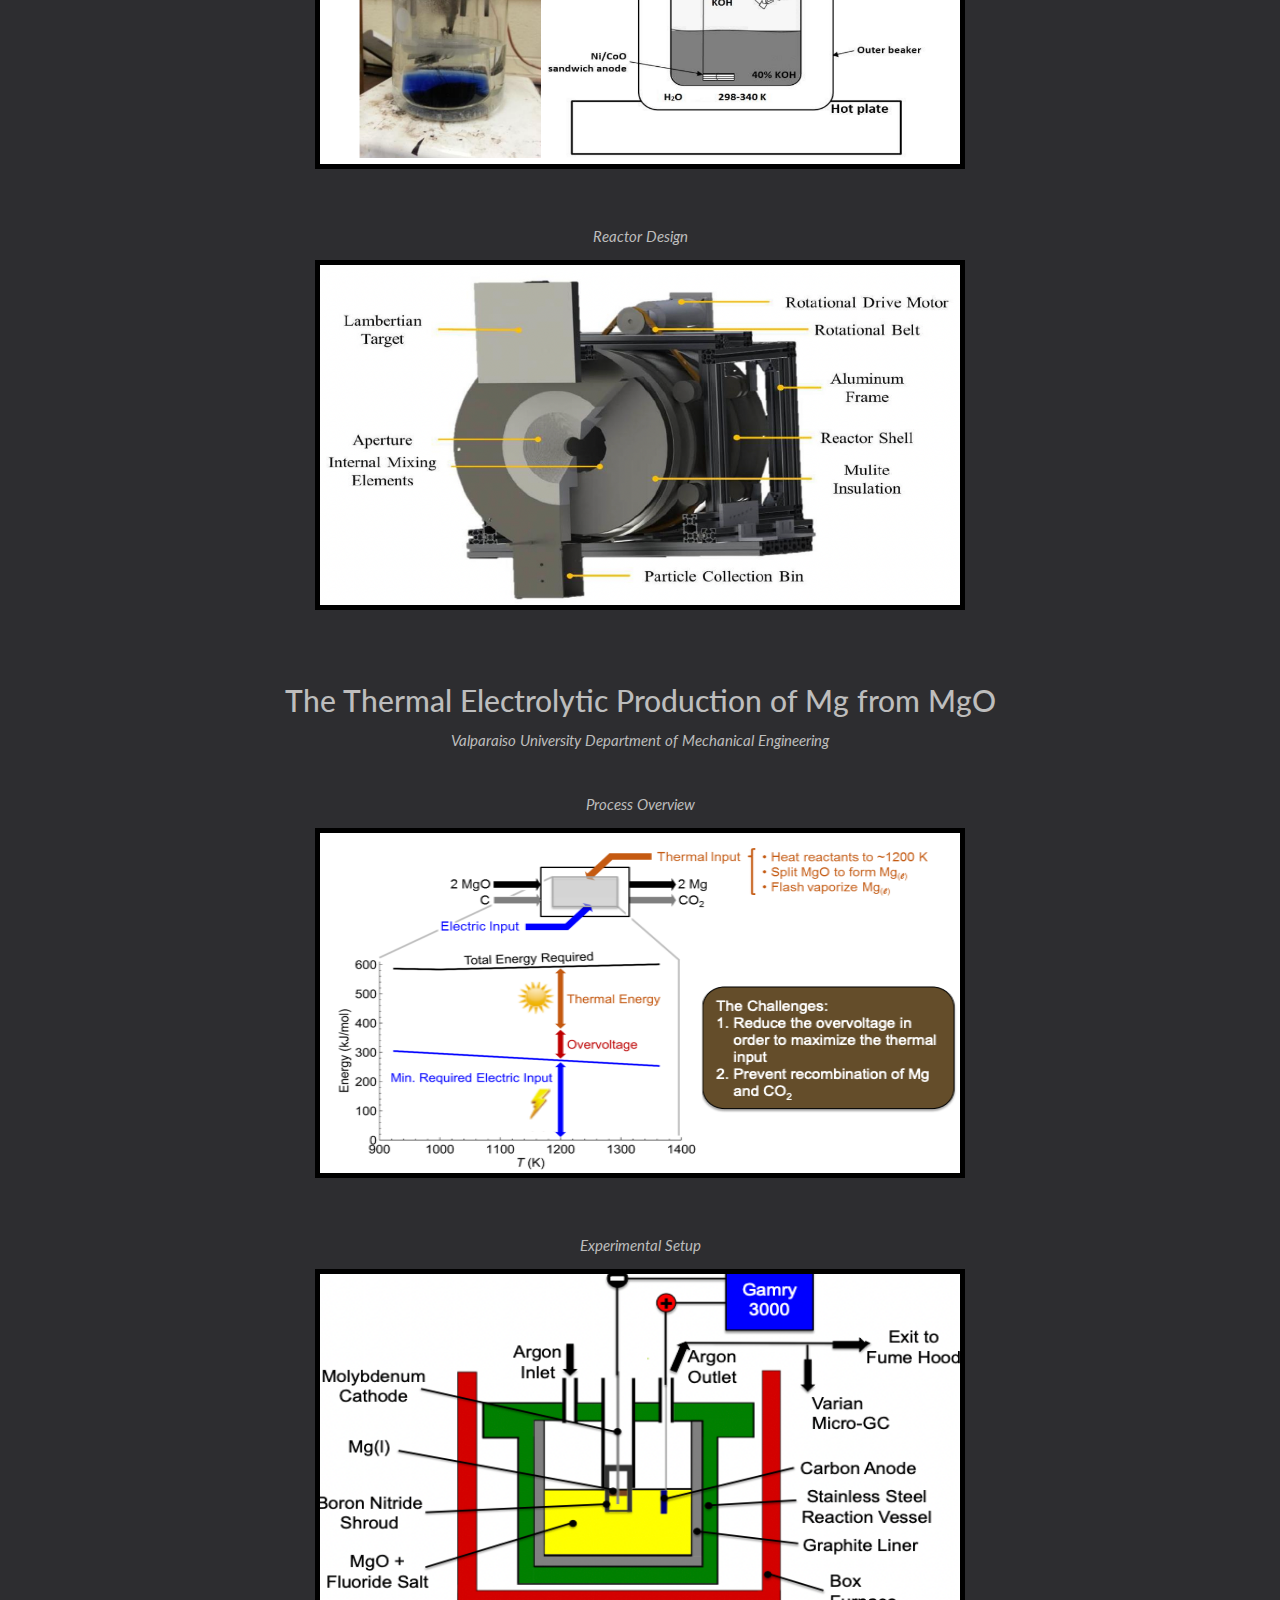
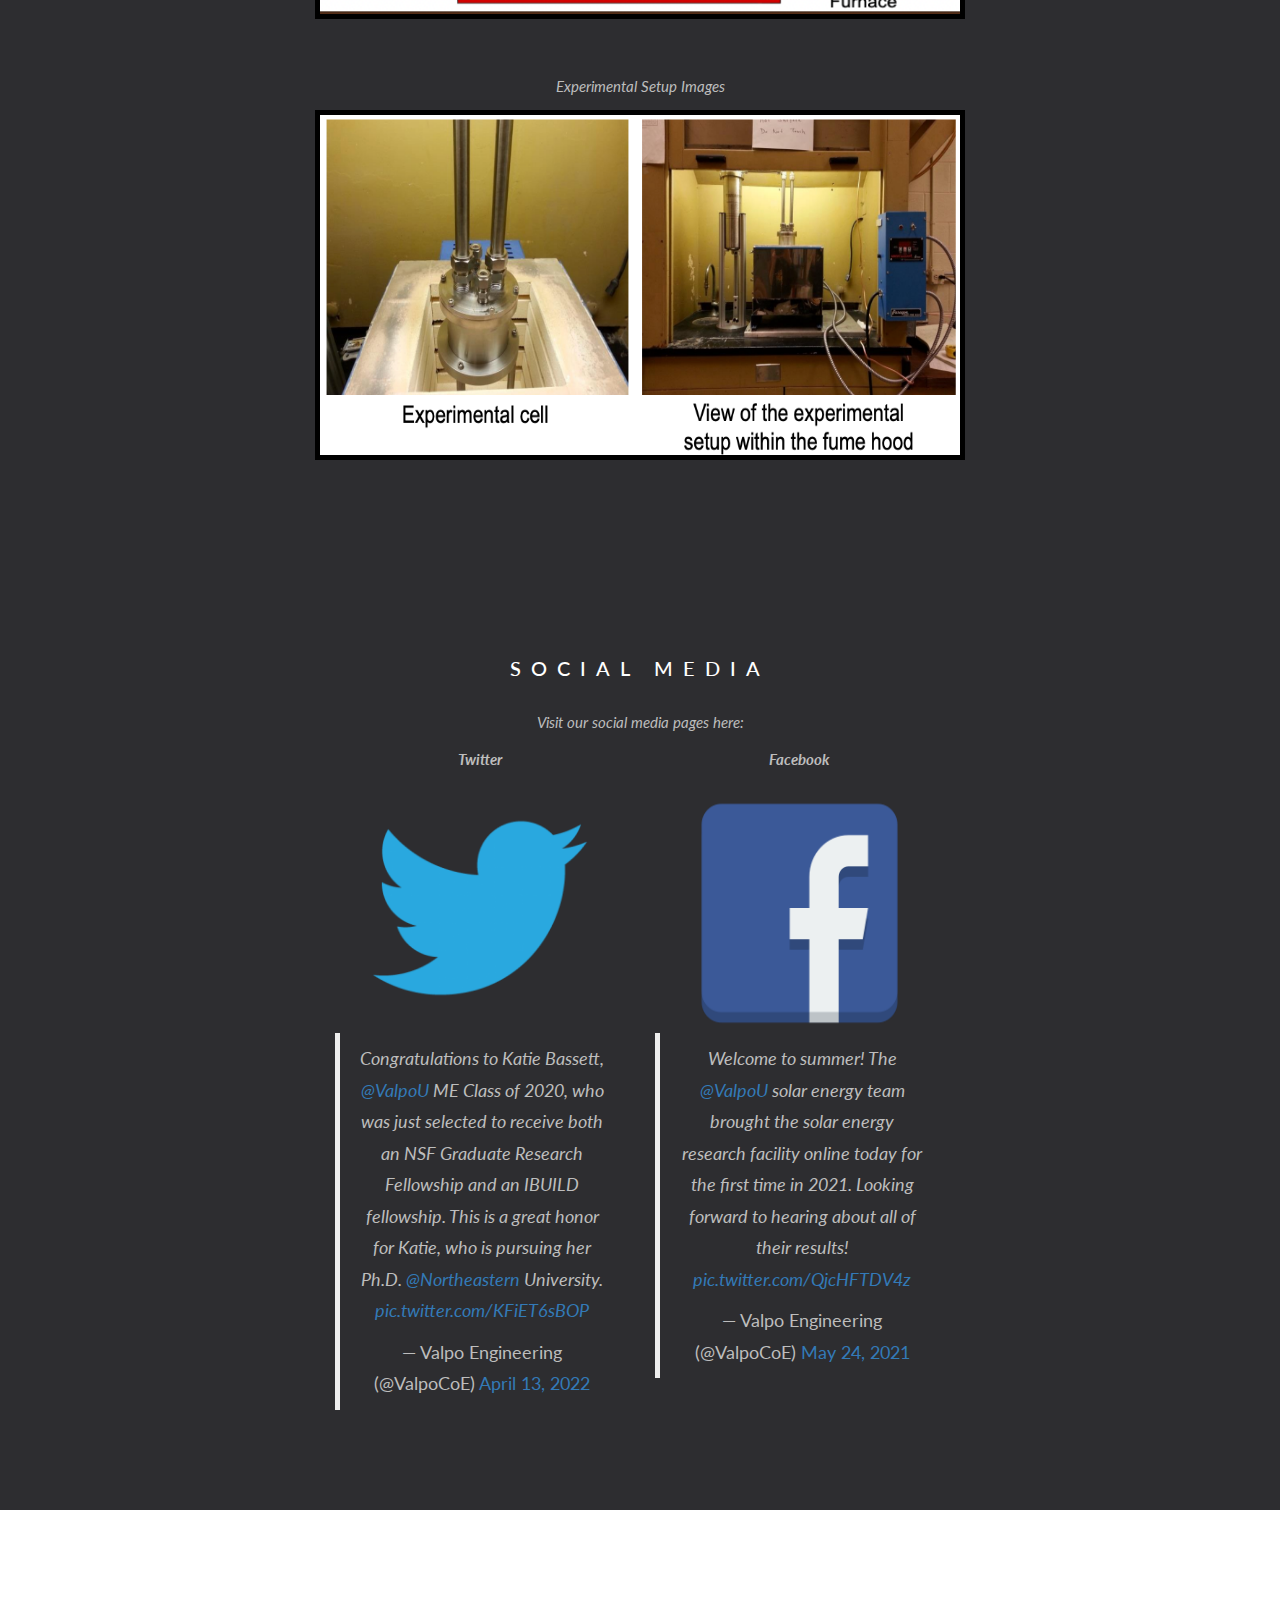
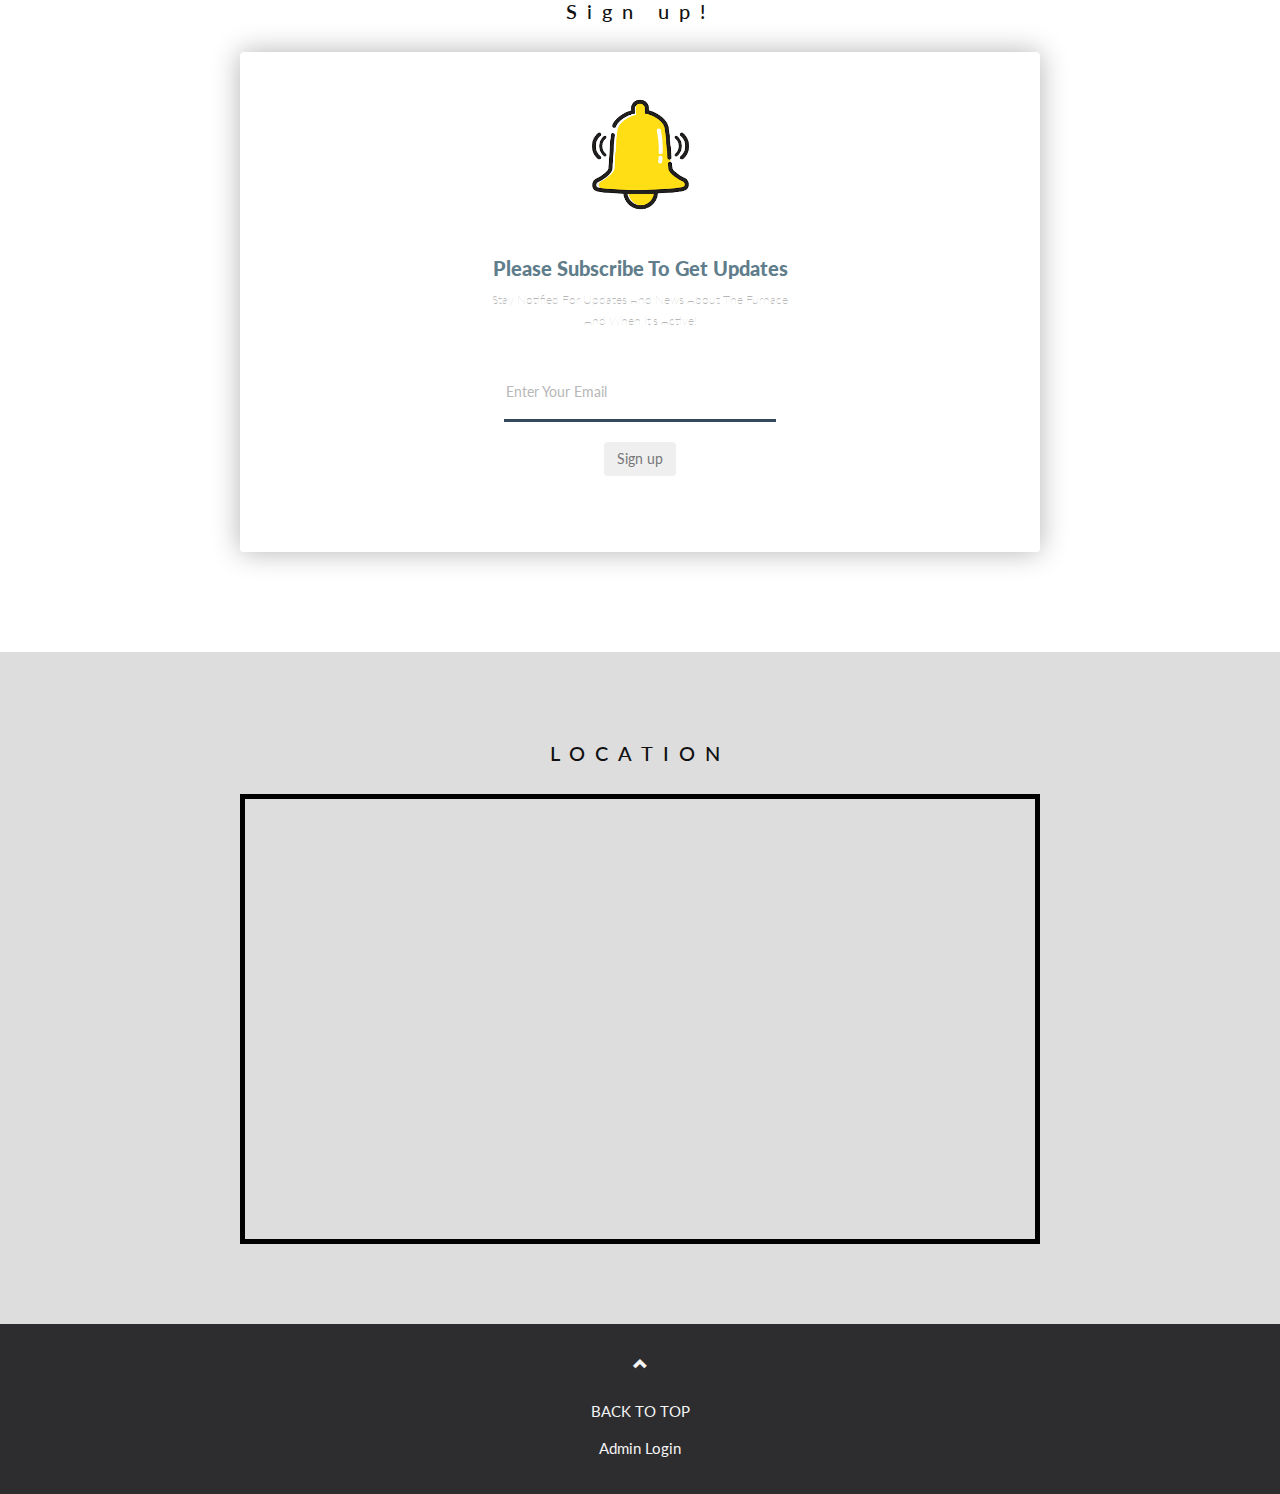
==== commit 51a6420f: "Add files via upload" ====
--- a/index.html
+++ b/index.html
@@ -67,21 +67,18 @@
             <div class="item active">
                 <img src="images/background furnace-resized.jpg" alt="New York" width="1200" height="700">
                 <div class="carousel-caption">
-                    <p>Solar Furnace in background</p>
                 </div>
             </div>
 
             <div class="item">
                 <img src="https://www.valpo.edu/college-of-engineering/files/2020/01/20130419-CoE-028-1.jpg" alt="Los Angeles" width="1200" height="700">
                 <div class="carousel-caption">
-                    <p>Reaserch opportunities</p>
                 </div>
             </div>
 
             <div class="item">
                 <img src="https://www.shive-hattery.com/application/files/2215/8801/2349/7090220_N124_975x650.jpg" alt="Los Angeles" width="1200" height="700">
                 <div class="carousel-caption">
-                    <p>Outside looking in</p>
                 </div>
             </div>
         </div>
@@ -117,7 +114,8 @@
 
         <div>
             <center>
-                <p><em>Solar Research Imformative Video</em></p>
+           
+		    <p style="color:black"><em>Solar Research Informative Video</em></p>
 
                 <iframe width="700" height="345" src="https://www.youtube.com/embed/HWo6_MhaDdo" title="YouTube video player" frameborder="0" allow="accelerometer; autoplay; clipboard-write; encrypted-media; gyroscope; picture-in-picture" allowfullscreen></iframe>
                 <br>
@@ -211,18 +209,59 @@
     </div>
 
 
-
-    <!-- Project Section -->
+  <!-- Project Section -->
 
     <div id="projects" class="bg-1">
         <div class="container">
             <h3 class="text-center">PROJECTS</h3>
-            <p class="text-center">The extremely high temperatures in the reactor enable a wide range of chemical reactions and therefore opens the door to a wide range of research. Valpo faculty and students will become active participants in the international effort of developing
-                the science and engineering technology required to produce solar fuels from sunlight. Two areas that Valparaiso students and faculty are researching: Converting water into the fuel hydrogen – solar thermal decoupled water electrolysis
-                project being conducted in conjunction with Sandia National Laboratory. Splitting zinc oxide into zinc and oxygen, without producing any waste. Zinc can be used in a fuel cell to generate electricity or as a commodity.
-            </p>
-
             <div class="row text-center">
+
+                <!-- First Project -->
+                <h2>The Solar Thermal Decoupled Electrolysis Process for H2 Production FOR THE US-NSF
+                </h2>
+                <p><em>Valparaiso University
+                    Department of Mechanical Engineering</em></p>
+                <br>
+                <p><em>Project Goals</em></p>
+                <p><em></em> We investigated a process for producing H2 from water for the purpose of storing solar energy as chemical energy. In the process, concentrated solar-thermal energy reduces the metal oxides Fe2O3 / FeOOH, Co3O4, or Mn2O3 to a
+                    lower oxidation state, which, in turn act as a solute or anode in an electrolysis cell, enabling the production of H2 from water at ideal voltages as low as 0.21 V. The low voltage is due to the anodic re-oxidation of the metal oxide.
+                    The reoxidized metal oxide is then recycled in the solar step. The work required for the electrolysis is a fraction of the work that is available in a H2-air fuel cell. Thus the only energy entering the cycle is sunlight; a bus running
+                    on this H2 even at night in the rain is ultimately powered by sunlight in disguise.
+                    </em>
+                </p>
+                <br>
+                <br>
+                <p><em>The Experimental Set-up for Bulk electrolysis experiments</em></p>
+                <img style="border:black; border-width:5px; border-style:solid;" src="images/p4.png" alt="Avatar" class="image" width="650" height="350">
+                <br>
+                <br>
+                <br>
+                <p><em>Reactor Design</em></p>
+                <img style="border:black; border-width:5px; border-style:solid;" src="images/p5.png" alt="Avatar" class="image" width="650" height="350">
+                <br>
+                <br>
+                <br>
+
+                <!-- Second Project -->
+
+                <h2>The Thermal Electrolytic Production of Mg from MgO
+                </h2>
+                <p><em>Valparaiso University
+                    Department of Mechanical Engineering</em></p>
+                <br>
+                <p><em>Process Overview</em></p>
+                <img style="border:black; border-width:5px; border-style:solid;" src="images/p1.png" alt="Avatar" class="image" width="650" height="350">
+                <br>
+                <br>
+                <br>
+                <p><em>Experimental Setup</em></p>
+                <img style="border:black; border-width:5px; border-style:solid;" src="images/p2.png" alt="Avatar" class="image" width="650" height="350">
+                <br>
+                <br>
+                <br>
+                <p><em>Experimental Setup Images</em></p>
+                <img style="border:black; border-width:5px; border-style:solid;" src="images/p3.png" alt="Avatar" class="image" width="650" height="350">
+
                 <div class="col-sm-4">
                     <br>
                 </div>
@@ -231,7 +270,6 @@
             </div>
         </div>
     </div>
-
 
     <!-- Social Media Section -->
 
@@ -254,11 +292,12 @@
                         <a href="https://twitter.com/VMsolarfurnace">
                             <img src="images/twitter_icon.png" alt="Twittier" class="image" width="250" height="250">
                         </a>
-                        <blockquote class="twitter-tweet" tw-align-center>
-                            <p lang="en" dir="ltr">
-                                <a href="https://twitter.com/hashtag/VisibleWomen?src=hash&amp;ref_src=twsrc%5Etfw">#VisibleWomen</a> Moody Edition <a href="https://t.co/y8GtYMhPK4">pic.twitter.com/y8GtYMhPK4</a></p>&mdash; Djamila Knopf (@djamilaknopf)
-                            <a href="https://twitter.com/djamilaknopf/status/1508712024309747716?ref_src=twsrc%5Etfw">March 29, 2022</a>
-                        </blockquote>
+			<blockquote class="twitter-tweet" tw-align-center>
+                            <p lang="en" dir="ltr">Congratulations to Katie Bassett, 
+                                <a href="https://twitter.com/ValpoU?ref_src=twsrc%5Etfw">@ValpoU</a> ME Class of 2020, who was just selected to receive both an NSF Graduate Research Fellowship and an IBUILD fellowship. This is a great honor for Katie, who is pursuing her Ph.D. <a href="https://twitter.com/Northeastern?ref_src=twsrc%5Etfw">@Northeastern</a> University. 
+                                <a href="https://t.co/KFiET6sBOP">pic.twitter.com/KFiET6sBOP</a>
+                            </p>&mdash; Valpo Engineering (@ValpoCoE) <a href="https://twitter.com/ValpoCoE/status/1514259121968750595?ref_src=twsrc%5Etfw">April 13, 2022</a>
+                        </blockquote> 
                         <script async src="https://platform.twitter.com/widgets.js" charset="utf-8"></script>
                     </div>
                 </div>
@@ -271,11 +310,12 @@
                         <a href="https://www.facebook.com/profile.php?id=100078219963253">
                             <img src="images/Facebook_icon.png" alt="Facebook Icon" class="image" width="235" height="250">
                         </a>
-                        <blockquote class="twitter-tweet" tw-align-center>
-                            <p lang="en" dir="ltr">
-                                <a href="https://twitter.com/hashtag/VisibleWomen?src=hash&amp;ref_src=twsrc%5Etfw">#VisibleWomen</a> Moody Edition <a href="https://t.co/y8GtYMhPK4">pic.twitter.com/y8GtYMhPK4</a></p>&mdash; Djamila Knopf (@djamilaknopf)
-                            <a href="https://twitter.com/djamilaknopf/status/1508712024309747716?ref_src=twsrc%5Etfw">March 29, 2022</a>
-                        </blockquote>
+                       <blockquote class="twitter-tweet" tw-align-center>
+                            <p lang="en" dir="ltr">Welcome to summer! The 
+                                <a href="https://twitter.com/ValpoU?ref_src=twsrc%5Etfw">@ValpoU</a> solar energy team brought the solar energy research facility online today for the first time in 2021. Looking forward to hearing about all of their results! <a href="https://t.co/QjcHFTDV4z">pic.twitter.com/QjcHFTDV4z</a>
+                            </p>&mdash; Valpo Engineering (@ValpoCoE) <a href="https://twitter.com/ValpoCoE/status/1396893062522150914?ref_src=twsrc%5Etfw">May 24, 2021</a>
+                        </blockquote> 
+                        <script async src="https://platform.twitter.com/widgets.js" charset="utf-8"></script> 
                     </div>
                 </div>
 
@@ -335,4 +375,4 @@
 
 </body>
 
-</html>+</html>
